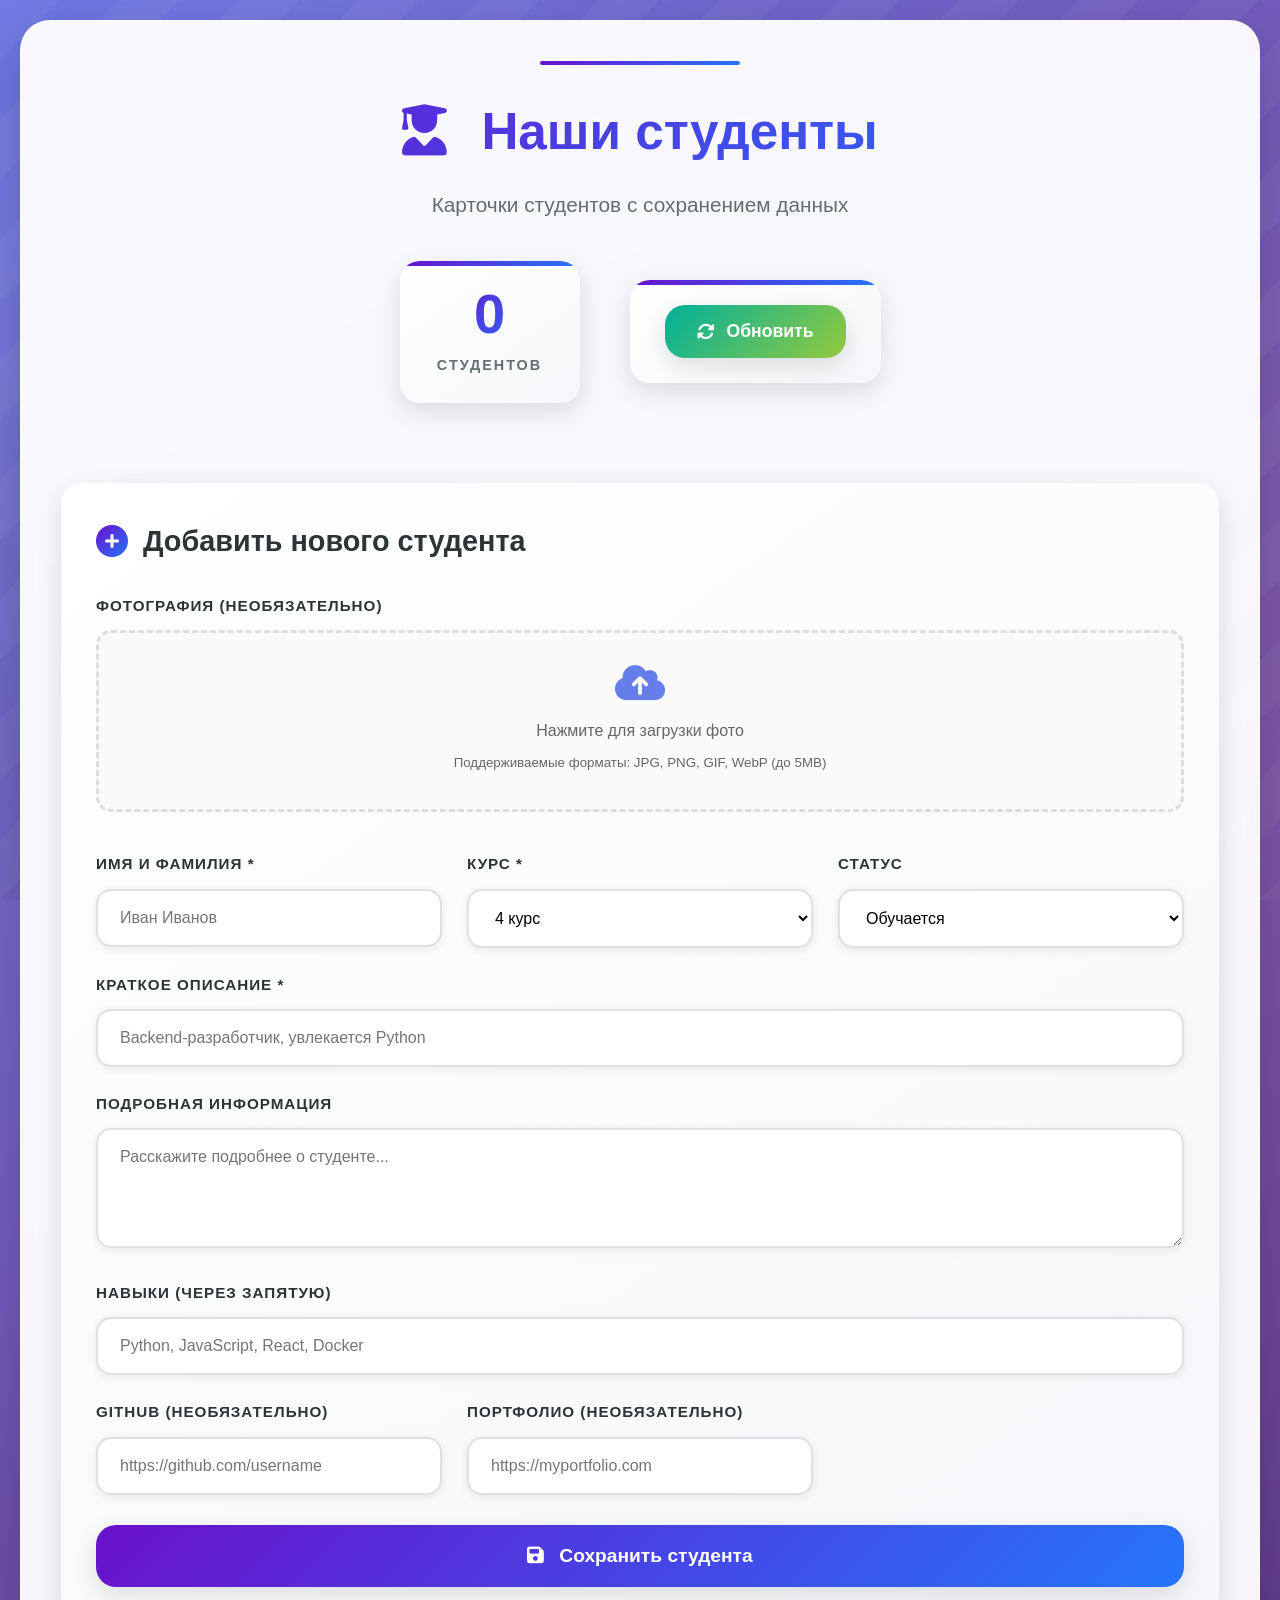
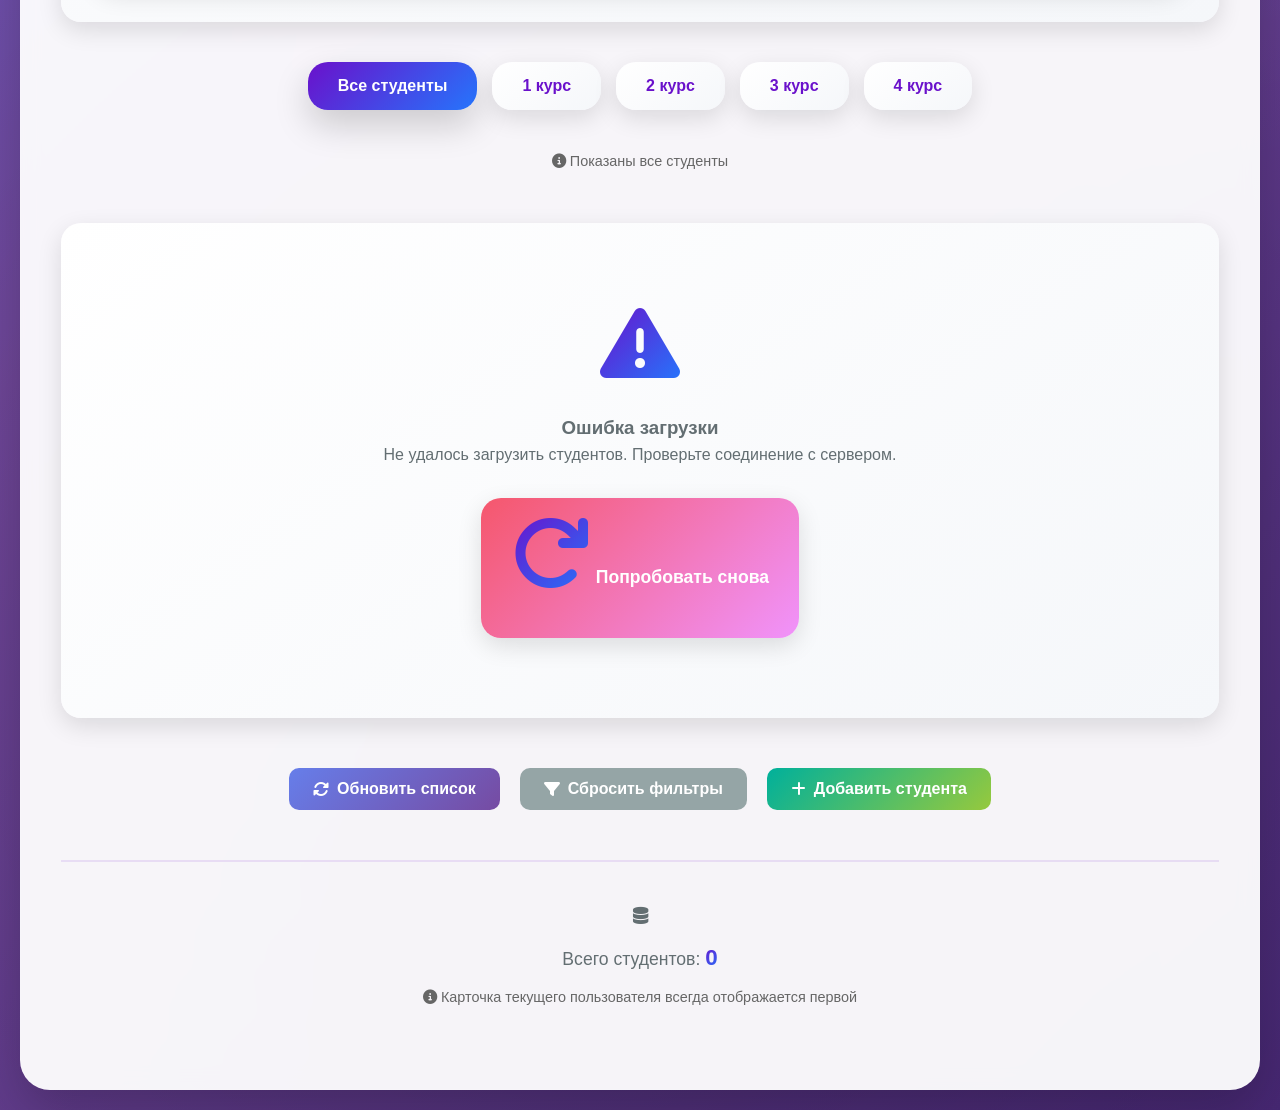
==== public/index.html @ 920e16b5 "Add files via upload" ====
<!DOCTYPE html>
<html lang="ru">
<head>
    <meta charset="UTF-8">
    <meta name="viewport" content="width=device-width, initial-scale=1.0">
    <title>Студенты колледжа</title>

    <!-- Основной стиль -->
    <link rel="stylesheet" href="style.css">

    <!-- Font Awesome -->
    <link rel="stylesheet" href="https://cdnjs.cloudflare.com/ajax/libs/font-awesome/6.4.0/css/all.min.css">

    <!-- Google Fonts -->
    <link href="https://fonts.googleapis.com/css2?family=Montserrat:wght@400;600;700;800&family=Open+Sans:wght@300;400;600&family=Segoe+UI:wght@300;400;600;700&display=swap" rel="stylesheet">

    <!-- Favicon -->
    <link rel="icon" type="image/x-icon" href="/images/favicon.ico">
</head>
<body>
    <div class="container">
        <!-- Шапка -->
        <header>
            <!-- Секция пользователя -->
            <div id="user-section" class="user-section"></div>

            <h1><i class="fas fa-user-graduate"></i> Наши студенты</h1>
            <p>Карточки студентов с сохранением данных</p>

            <div class="stats">
                <div class="stat">
                    <span class="number" id="total-count">0</span>
                    <span class="label">студентов</span>
                </div>
                <div class="stat">
                    <button id="reload-btn" class="refresh-btn">
                        <i class="fas fa-sync-alt"></i> Обновить
                    </button>
                </div>
            </div>
        </header>

        <!-- Информация для неавторизованных пользователей -->
        <div id="guest-info" class="edit-section" style="display: none;">
            <div class="edit-panel">
                <h3><i class="fas fa-info-circle"></i> Информация</h3>
                <p class="edit-hint">
                    <i class="fas fa-sign-in-alt"></i>
                    Для создания и редактирования карточек требуется войти в систему.
                    <br>
                    <small>Вы можете просматривать все карточки, но редактировать сможете только свою.</small>
                </p>
                <div class="auth-buttons" style="display: flex; gap: 15px; margin-top: 20px;">
                    <button class="login-btn" onclick="window.studentSystem.showLoginModal()">
                        <i class="fas fa-sign-in-alt"></i> Войти
                    </button>
                    <button class="register-btn" onclick="window.studentSystem.showRegisterModal()">
                        <i class="fas fa-user-plus"></i> Регистрация
                    </button>
                </div>
            </div>
        </div>

        <!-- Секция редактирования (показывается только авторизованным) -->
        <div id="edit-section" class="edit-section" style="display: none;">
            <div class="edit-panel">
                <h3><i class="fas fa-edit"></i> Управление карточками</h3>

                <!-- Поиск карточки для редактирования -->
                <div class="form-group" style="margin-bottom: 25px;">
                    <label>Найти карточку для редактирования по ID:</label>
                    <div class="input-with-button">
                        <input type="number" id="edit-student-id" placeholder="Введите ID карточки" min="1" style="flex: 1;">
                        <button type="button" class="btn btn-primary" onclick="window.studentSystem.openEditById()">
                            <i class="fas fa-search"></i> Найти
                        </button>
                    </div>
                    <small style="display: block; margin-top: 8px; color: #666;">
                        <i class="fas fa-info-circle"></i>
                        <span id="edit-hint-text">Введите ID карточки, которую хотите отредактировать</span>
                    </small>
                </div>

                <!-- Информация о текущей карточке пользователя -->
                <div id="my-card-info" style="display: none; margin-top: 20px; padding: 15px; background: #f0f7ff; border-radius: 10px; border: 1px solid #cce5ff;">
                    <h4 style="margin: 0 0 10px 0; color: #0066cc; display: flex; align-items: center; gap: 10px;">
                        <i class="fas fa-user-check"></i> Ваша карточка
                    </h4>
                    <div style="display: flex; align-items: center; gap: 15px;">
                        <div id="my-card-photo" style="width: 50px; height: 50px; border-radius: 50%; background: #e6f2ff; display: flex; align-items: center; justify-content: center; font-size: 1.5rem; color: #0066cc;">
                            <i class="fas fa-user"></i>
                        </div>
                        <div style="flex: 1;">
                            <strong id="my-card-name">Загрузка...</strong>
                            <div style="display: flex; gap: 10px; margin-top: 5px;">
                                <span class="badge" id="my-card-course" style="background: #0066cc; color: white; padding: 3px 10px; border-radius: 12px; font-size: 0.8rem;">
                                    курс
                                </span>
                                <span class="badge" id="my-card-status" style="background: #28a745; color: white; padding: 3px 10px; border-radius: 12px; font-size: 0.8rem;">
                                    статус
                                </span>
                            </div>
                        </div>
                        <button class="btn btn-primary" onclick="window.studentSystem.openEditMyCard()" style="padding: 8px 15px; font-size: 0.9rem;">
                            <i class="fas fa-edit"></i> Редактировать
                        </button>
                    </div>
                </div>

                <!-- Создание новой карточки (если у пользователя еще нет) -->
                <div id="create-card-section" style="display: none; margin-top: 25px; padding-top: 20px; border-top: 1px solid #eee;">
                    <h4 style="margin: 0 0 15px 0; color: #28a745; display: flex; align-items: center; gap: 10px;">
                        <i class="fas fa-plus-circle"></i> Создать свою карточку
                    </h4>
                    <p style="color: #666; margin-bottom: 15px; font-size: 0.95rem;">
                        У вас еще нет карточки студента. Создайте свою первую карточку!
                    </p>
                    <button class="btn btn-success" onclick="window.studentSystem.showCreateCardForm()" style="width: 100%; padding: 12px;">
                        <i class="fas fa-user-plus"></i> Создать мою карточку
                    </button>
                </div>

                <!-- Информация для админа -->
                <div id="admin-info" style="display: none; margin-top: 25px; padding: 15px; background: #fff8e1; border-radius: 10px; border: 1px solid #ffe082;">
                    <h4 style="margin: 0 0 10px 0; color: #ff9800; display: flex; align-items: center; gap: 10px;">
                        <i class="fas fa-crown"></i> Права администратора
                    </h4>
                    <p style="color: #666; margin: 0; font-size: 0.95rem;">
                        Вы администратор и можете редактировать все карточки студентов в системе.
                    </p>
                </div>
            </div>
        </div>

       <!-- Форма добавления студента -->
<div class="add-form">
    <h3><i class="fas fa-plus-circle"></i> Добавить нового студента</h3>
    <form id="student-form">
        <div class="form-grid">
            <!-- ЗАГРУЗКА ФОТО -->
            <div class="form-group full-width">
                <label>Фотография (необязательно)</label>
                <div class="photo-upload-area" id="add-photo-upload-area">
                    <i class="fas fa-cloud-upload-alt"></i>
                    <p>Нажмите для загрузки фото</p>
                    <p><small>Поддерживаемые форматы: JPG, PNG, GIF, WebP (до 5MB)</small></p>
                    <input type="file" id="add-photo-input" accept="image/*" style="display: none;">
                </div>
                <div id="add-photo-preview-container" style="margin-top: 15px;"></div>
                <input type="hidden" id="add-photo-url" value="/images/default.jpg">
            </div>

            <div class="form-group">
                <label>Имя и фамилия *</label>
                <input type="text" id="name" placeholder="Иван Иванов" required>
            </div>

            <div class="form-group">
                <label>Курс *</label>
                <select id="course" required>
                    <option value="1">1 курс</option>
                    <option value="2">2 курс</option>
                    <option value="3">3 курс</option>
                    <option value="4" selected>4 курс</option>
                </select>
            </div>

            <div class="form-group">
                <label>Статус</label>
                <select id="status">
                    <option value="studying" selected>Обучается</option>
                    <option value="graduated">Выпустился</option>
                    <option value="expelled">Отчислен</option>
                    <option value="academic_leave">Академотпуск</option>
                </select>
            </div>

            <div class="form-group full-width">
                <label>Краткое описание *</label>
                <input type="text" id="description" placeholder="Backend-разработчик, увлекается Python" required>
            </div>

            <div class="form-group full-width">
                <label>Подробная информация</label>
                <textarea id="full-info" rows="2" placeholder="Расскажите подробнее о студенте..."></textarea>
            </div>

            <div class="form-group full-width">
                <label>Навыки (через запятую)</label>
                <input type="text" id="skills" placeholder="Python, JavaScript, React, Docker">
            </div>

            <div class="form-group">
                <label>GitHub (необязательно)</label>
                <input type="url" id="github" placeholder="https://github.com/username">
            </div>

            <div class="form-group">
                <label>Портфолио (необязательно)</label>
                <input type="url" id="portfolio" placeholder="https://myportfolio.com">
            </div>
        </div>

        <button type="submit" class="submit-btn">
            <i class="fas fa-save"></i> Сохранить студента
        </button>
        <div id="form-hint" style="margin-top: 15px; padding: 10px; background: #f8f9fa; border-radius: 8px; display: none;">
            <small style="color: #666;">
                <i class="fas fa-info-circle"></i>
                <span id="hint-text">Эта форма доступна всем пользователям</span>
            </small>
        </div>
    </form>
</div>

        <!-- Фильтры -->
        <div class="filters">
            <button class="filter-btn active" data-filter="all">Все студенты</button>
            <button class="filter-btn" data-filter="1">1 курс</button>
            <button class="filter-btn" data-filter="2">2 курс</button>
            <button class="filter-btn" data-filter="3">3 курс</button>
            <button class="filter-btn" data-filter="4">4 курс</button>
        </div>

        <!-- Информация о фильтрации -->
        <div id="filter-info" style="text-align: center; margin: 15px 0; color: #666; font-size: 0.9rem;">
            <i class="fas fa-info-circle"></i>
            <span id="filter-text">Показаны все студенты</span>
        </div>

        <!-- Карточки студентов -->
        <div class="cards-container" id="cards-container">
            <!-- Сюда загрузятся карточки -->
            <div class="loading">
                <i class="fas fa-spinner fa-spin"></i> Загрузка студентов...
            </div>
        </div>

        <!-- Быстрые действия -->
        <div style="display: flex; justify-content: center; gap: 20px; margin: 30px 0; flex-wrap: wrap;">
            <button class="btn btn-primary" onclick="window.studentSystem.loadStudents()">
                <i class="fas fa-sync-alt"></i> Обновить список
            </button>
            <button class="btn btn-secondary" onclick="window.studentSystem.clearFilter()">
                <i class="fas fa-filter"></i> Сбросить фильтры
            </button>
            <button class="btn btn-success" onclick="document.getElementById('student-form').scrollIntoView({behavior: 'smooth'})">
                <i class="fas fa-plus"></i> Добавить студента
            </button>
        </div>

        <!-- Футер -->
        <footer>
            <p><i class="fas fa-database"></i> </p>
            <p>Всего студентов: <span id="footer-count">0</span></p>
            <p style="margin-top: 10px; font-size: 0.9rem; color: #666;">
                <i class="fas fa-info-circle"></i>
                Карточка текущего пользователя всегда отображается первой
            </p>
        </footer>
    </div>

    <!-- Модальное окно для создания/редактирования карточки пользователя -->
    <div id="my-card-modal" class="modal-overlay" style="display: none;">
        <div class="modal-content" style="max-width: 500px;">
            <div class="modal-header">
                <h3><i class="fas fa-user-edit"></i> <span id="my-card-modal-title">Редактирование карточки</span></h3>
                <button class="modal-close" onclick="window.studentSystem.closeMyCardModal()">&times;</button>
            </div>
            <div class="modal-body">
                <form id="my-card-form">
                    <div class="form-group">
                        <label>Имя и фамилия *</label>
                        <input type="text" id="my-card-name-input" required>
                    </div>
                    <div class="form-group">
                        <label>Курс *</label>
                        <select id="my-card-course-select" required>
                            <option value="1">1 курс</option>
                            <option value="2">2 курс</option>
                            <option value="3">3 курс</option>
                            <option value="4">4 курс</option>
                        </select>
                    </div>
                    <div class="form-group">
                        <label>Статус</label>
                        <select id="my-card-status-select">
                            <option value="studying">Обучается</option>
                            <option value="graduated">Выпустился</option>
                            <option value="expelled">Отчислен</option>
                            <option value="academic_leave">Академотпуск</option>
                        </select>
                    </div>
                    <div class="form-group">
                        <label>Описание *</label>
                        <textarea id="my-card-description" rows="3" required></textarea>
                    </div>
                    <div class="form-group">
                        <label>Навыки (через запятую)</label>
                        <input type="text" id="my-card-skills" placeholder="Python, JavaScript, HTML">
                    </div>
                    <div class="form-actions">
                        <button type="button" class="btn btn-secondary" onclick="window.studentSystem.closeMyCardModal()">
                            Отмена
                        </button>
                        <button type="submit" class="btn btn-primary">
                            <i class="fas fa-save"></i> Сохранить
                        </button>
                    </div>
                </form>
            </div>
        </div>
    </div>

    <!-- Модальное окно входа -->
    <div id="login-modal" class="modal-overlay" style="display: none;">
        <div class="modal-content" style="max-width: 400px;">
            <div class="modal-header">
                <h3><i class="fas fa-sign-in-alt"></i> Вход в систему</h3>
                <button class="modal-close" onclick="window.studentSystem.closeLoginModal()">&times;</button>
            </div>
            <div class="modal-body">
                <div style="margin-bottom: 20px;">
                    <small style="color: #666; display: block; margin-bottom: 10px;">Тестовые пользователи:</small>
                    <div style="background: #f8f9fa; padding: 10px; border-radius: 8px; font-size: 0.9rem;">
                        <div><strong>Админ:</strong> admin / admin123</div>
                        <div><strong>Студент:</strong> student1 / student123</div>
                    </div>
                </div>
                <form id="modal-login-form">
                    <div class="form-group">
                        <label>Логин</label>
                        <input type="text" id="modal-username" required>
                    </div>
                    <div class="form-group">
                        <label>Пароль</label>
                        <input type="password" id="modal-password" required>
                    </div>
                    <div class="form-actions">
                        <button type="button" class="btn btn-secondary" onclick="window.studentSystem.closeLoginModal()">
                            Отмена
                        </button>
                        <button type="submit" class="btn btn-primary">
                            <i class="fas fa-sign-in-alt"></i> Войти
                        </button>
                    </div>
                </form>
            </div>
        </div>
    </div>

    <!-- Модальное окно регистрации -->
    <div id="register-modal" class="modal-overlay" style="display: none;">
        <div class="modal-content" style="max-width: 400px;">
            <div class="modal-header">
                <h3><i class="fas fa-user-plus"></i> Регистрация</h3>
                <button class="modal-close" onclick="window.studentSystem.closeRegisterModal()">&times;</button>
            </div>
            <div class="modal-body">
                <form id="modal-register-form">
                    <div class="form-group">
                        <label>Логин *</label>
                        <input type="text" id="reg-username" required>
                    </div>
                    <div class="form-group">
                        <label>Пароль *</label>
                        <input type="password" id="reg-password" required>
                    </div>
                    <div class="form-group">
                        <label>Email (необязательно)</label>
                        <input type="email" id="reg-email">
                    </div>
                    <div class="form-actions">
                        <button type="button" class="btn btn-secondary" onclick="window.studentSystem.closeRegisterModal()">
                            Отмена
                        </button>
                        <button type="submit" class="btn btn-primary">
                            <i class="fas fa-user-plus"></i> Зарегистрироваться
                        </button>
                    </div>
                </form>
            </div>
        </div>
    </div>

    <!-- Стили для дополнительных элементов -->
    <style>
        .btn {
            padding: 12px 24px;
            border: none;
            border-radius: 10px;
            cursor: pointer;
            font-weight: bold;
            font-size: 1rem;
            transition: all 0.3s;
            display: inline-flex;
            align-items: center;
            gap: 8px;
        }

        .btn-primary {
            background: linear-gradient(135deg, #667eea 0%, #764ba2 100%);
            color: white;
        }

        .btn-primary:hover {
            background: linear-gradient(135deg, #5a6fd8 0%, #6a4091 100%);
            transform: translateY(-2px);
            box-shadow: 0 5px 15px rgba(102, 126, 234, 0.4);
        }

        .btn-secondary {
            background: #95a5a6;
            color: white;
        }

        .btn-secondary:hover {
            background: #7f8c8d;
            transform: translateY(-2px);
        }

        .btn-success {
            background: linear-gradient(135deg, #00b09b 0%, #96c93d 100%);
            color: white;
        }

        .btn-success:hover {
            background: linear-gradient(135deg, #009688 0%, #8bc34a 100%);
            transform: translateY(-2px);
        }

        .badge {
            display: inline-block;
            padding: 4px 12px;
            border-radius: 15px;
            font-size: 0.85rem;
            font-weight: 600;
        }

        .info-box {
            animation: fadeIn 0.5s ease;
        }

        @keyframes fadeIn {
            from {
                opacity: 0;
                transform: translateY(10px);
            }
            to {
                opacity: 1;
                transform: translateY(0);
            }
        }

        /* Адаптивность для быстрых действий */
        @media (max-width: 768px) {
            .btn {
                width: 100%;
                justify-content: center;
                margin-bottom: 10px;
            }

            .info-box > div {
                grid-template-columns: 1fr;
            }
        }
    </style>

    <script src="script.js"></script>
</body>
</html>
---- public/style.css ----
/* ========== КРАСИВЫЙ СТИЛЬ ДЛЯ СТУДЕНТОВ ========== */

* {
    margin: 0;
    padding: 0;
    box-sizing: border-box;
    font-family: 'Segoe UI', Tahoma, Geneva, Verdana, sans-serif;
}

body {
    background:
        radial-gradient(circle at 15% 20%, rgba(255,255,255,0.12), transparent 40%),
        radial-gradient(circle at 85% 30%, rgba(255,255,255,0.08), transparent 45%),
        radial-gradient(circle at 50% 85%, rgba(0,0,0,0.18), transparent 50%),
        linear-gradient(135deg, #5f6ae1 0%, #764ba2 50%, #4b2a7a 100%);
    min-height: 100vh;
    color: #2d3436;
    line-height: 1.6;
    padding: 20px;
}

.container {
    max-width: 1400px;
    margin: 0 auto;
    background: rgba(255, 255, 255, 0.95);
    backdrop-filter: blur(10px);
    border-radius: 30px;
    padding: 40px;
    box-shadow: 0 20px 50px rgba(0, 0, 0, 0.2);
    border: 1px solid rgba(255, 255, 255, 0.1);
}

/* Шапка */
header {
    text-align: center;
    padding: 30px 0 40px;
    position: relative;
    margin-bottom: 40px;
}

header::before {
    content: '';
    position: absolute;
    top: 0;
    left: 50%;
    transform: translateX(-50%);
    width: 200px;
    height: 4px;
    background: linear-gradient(135deg, #6a11cb 0%, #2575fc 100%);
    border-radius: 2px;
}

h1 {
    font-size: 3.2rem;
    background: linear-gradient(135deg, #6a11cb 0%, #2575fc 100%);
    -webkit-background-clip: text;
    -webkit-text-fill-color: transparent;
    background-clip: text;
    margin-bottom: 15px;
    font-weight: 800;
}

h1 i {
    margin-right: 20px;
}

header p {
    font-size: 1.3rem;
    color: #636e72;
    margin-bottom: 40px;
    font-weight: 300;
}

/* Статистика */
.stats {
    display: flex;
    justify-content: center;
    align-items: center;
    gap: 50px;
    flex-wrap: wrap;
    margin-top: 30px;
}

.stat {
    background: linear-gradient(145deg, #ffffff 0%, #f5f7fa 100%);
    padding: 25px 35px;
    border-radius: 20px;
    box-shadow: 0 8px 25px rgba(0, 0, 0, 0.12);
    transition: all 0.3s;
    min-width: 180px;
    text-align: center;
    position: relative;
    overflow: hidden;
}

.stat::before {
    content: '';
    position: absolute;
    top: 0;
    left: 0;
    width: 100%;
    height: 5px;
    background: linear-gradient(135deg, #6a11cb 0%, #2575fc 100%);
}

.stat:hover {
    transform: translateY(-10px);
    box-shadow: 0 20px 40px rgba(106, 17, 203, 0.25);
}

.number {
    display: block;
    font-size: 3.5rem;
    font-weight: 800;
    background: linear-gradient(135deg, #6a11cb 0%, #2575fc 100%);
    -webkit-background-clip: text;
    -webkit-text-fill-color: transparent;
    line-height: 1;
    margin-bottom: 10px;
}

.label {
    color: #636e72;
    font-size: 0.9rem;
    text-transform: uppercase;
    letter-spacing: 2px;
    font-weight: 600;
}

.refresh-btn {
    background: linear-gradient(135deg, #00b09b 0%, #96c93d 100%);
    color: white;
    border: none;
    padding: 16px 32px;
    border-radius: 20px;
    cursor: pointer;
    font-weight: 700;
    font-size: 1.1rem;
    transition: all 0.3s;
    display: flex;
    align-items: center;
    gap: 12px;
    box-shadow: 0 8px 25px rgba(0, 0, 0, 0.12);
}

.refresh-btn:hover {
    transform: translateY(-5px) scale(1.05);
    box-shadow: 0 20px 40px rgba(106, 17, 203, 0.25);
}

/* Форма добавления */
.add-form {
    background: linear-gradient(145deg, #ffffff 0%, #f5f7fa 100%);
    border-radius: 20px;
    padding: 35px;
    margin-bottom: 40px;
    box-shadow: 0 8px 25px rgba(0, 0, 0, 0.12);
}

.add-form h3 {
    font-size: 1.8rem;
    color: #2d3436;
    margin-bottom: 30px;
    display: flex;
    align-items: center;
    gap: 15px;
}

.add-form h3 i {
    background: linear-gradient(135deg, #6a11cb 0%, #2575fc 100%);
    -webkit-background-clip: text;
    -webkit-text-fill-color: transparent;
    font-size: 2rem;
}

.form-grid {
    display: grid;
    grid-template-columns: repeat(auto-fit, minmax(300px, 1fr));
    gap: 25px;
    margin-bottom: 30px;
}

.form-group {
    position: relative;
}

.form-group label {
    display: block;
    margin-bottom: 12px;
    color: #2d3436;
    font-weight: 600;
    font-size: 0.95rem;
    text-transform: uppercase;
    letter-spacing: 1px;
}

.form-group input,
.form-group select,
.form-group textarea {
    width: 100%;
    padding: 18px 22px;
    border: 2px solid #e0e0e0;
    border-radius: 15px;
    font-size: 1rem;
    transition: all 0.3s;
    background: white;
    box-shadow: 0 2px 10px rgba(0, 0, 0, 0.08);
}

.form-group input:focus,
.form-group select:focus,
.form-group textarea:focus {
    border-color: #6a11cb;
    box-shadow: 0 0 0 3px rgba(106, 17, 203, 0.1);
    outline: none;
    transform: translateY(-2px);
}

.form-group textarea {
    min-height: 120px;
    resize: vertical;
}

.form-group.full-width {
    grid-column: 1 / -1;
}

.submit-btn {
    background: linear-gradient(135deg, #6a11cb 0%, #2575fc 100%);
    color: white;
    border: none;
    padding: 20px 40px;
    border-radius: 20px;
    font-size: 1.2rem;
    font-weight: 700;
    cursor: pointer;
    transition: all 0.3s;
    display: flex;
    align-items: center;
    justify-content: center;
    gap: 15px;
    width: 100%;
    box-shadow: 0 8px 25px rgba(0, 0, 0, 0.12);
}

.submit-btn:hover {
    background: linear-gradient(135deg, #fa709a 0%, #fee140 100%);
    transform: translateY(-5px);
    box-shadow: 0 20px 40px rgba(106, 17, 203, 0.25);
}

/* Карточки студентов */
.cards-container {
    display: grid;
    grid-template-columns: repeat(auto-fill, minmax(350px, 1fr));
    gap: 30px;
    margin: 50px 0;
}

.card {
    background: linear-gradient(145deg, #ffffff 0%, #f5f7fa 100%);
    border-radius: 20px;
    overflow: hidden;
    box-shadow: 0 8px 25px rgba(0, 0, 0, 0.12);
    transition: all 0.3s ease;
    position: relative;
    cursor: pointer;
    border: 1px solid rgba(255, 255, 255, 0.3);
    animation: fadeIn 0.6s ease-out;
    display: flex;
    flex-direction: column;
    min-height: 500px;
    height: auto;
}

.card::before {
    content: '';
    position: absolute;
    top: 0;
    left: 0;
    right: 0;
    height: 5px;
    background: linear-gradient(135deg, #6a11cb 0%, #2575fc 100%);
    z-index: 1;
}

.card:hover {
    transform: translateY(-10px);
    box-shadow: 0 20px 40px rgba(106, 17, 203, 0.25);
}

.card-img-container {
    position: relative;
    width: 100%;
    height: 220px;
    overflow: hidden;
    background: linear-gradient(135deg, #667eea 0%, #764ba2 100%);
    border-radius: 15px 15px 0 0;
    flex-shrink: 0;
}

.card-img {
    width: 100%;
    height: 100%;
    object-fit: cover;
    transition: all 0.3s ease;
}

.card:hover .card-img {
    transform: scale(1.05);
}

.img-placeholder {
    position: absolute;
    top: 0;
    left: 0;
    width: 100%;
    height: 100%;
    display: flex;
    align-items: center;
    justify-content: center;
    background: linear-gradient(135deg, #667eea 0%, #764ba2 100%);
    color: white;
    font-size: 3rem;
    opacity: 0.8;
}

.card-img.loaded + .img-placeholder {
    display: none;
}

.card-content {
    padding: 25px;
    display: flex;
    flex-direction: column;
    flex: 1;
    min-height: 0;
}

.card-header {
    display: flex;
    justify-content: space-between;
    align-items: flex-start;
    margin-bottom: 15px;
    min-height: 60px;
}

.card-name {
    font-size: 1.5rem;
    font-weight: 700;
    color: #2d3436;
    line-height: 1.3;
    flex: 1;
    margin: 0;
    word-break: break-word;
    display: -webkit-box;
    -webkit-line-clamp: 2;
    -webkit-box-orient: vertical;
    overflow: hidden;
    max-height: 2.6em;
}

.card-course {
    display: inline-flex;
    align-items: center;
    padding: 6px 15px;
    background: linear-gradient(135deg, #667eea 0%, #764ba2 100%);
    color: white;
    border-radius: 20px;
    font-weight: 700;
    font-size: 0.85rem;
    box-shadow: 0 2px 10px rgba(0, 0, 0, 0.08);
    margin-left: 10px;
    flex-shrink: 0;
    white-space: nowrap;
}

.card-status {
    margin: 8px 0 15px 0;
}

.status-badge {
    display: inline-flex;
    align-items: center;
    padding: 6px 15px;
    border-radius: 15px;
    font-size: 0.85rem;
    font-weight: 600;
    white-space: nowrap;
}

.status-studying {
    background: #d4edda;
    color: #155724;
}

.status-graduated {
    background: #d1ecf1;
    color: #0c5460;
}

.status-expelled {
    background: #f8d7da;
    color: #721c24;
}

.status-academic_leave {
    background: #fff3cd;
    color: #856404;
}

.card-description {
    color: #636e72;
    line-height: 1.5;
    margin-bottom: 15px;
    font-size: 0.95rem;
    flex: 1;
    display: -webkit-box;
    -webkit-line-clamp: 4;
    -webkit-box-orient: vertical;
    overflow: hidden;
    text-overflow: ellipsis;
    min-height: 60px;
}

.card-skills {
    display: flex;
    flex-wrap: wrap;
    gap: 8px;
    margin-bottom: 20px;
    max-height: 70px;
    overflow: hidden;
}

.skill {
    background: linear-gradient(135deg, #fa709a 0%, #fee140 100%);
    color: white;
    padding: 6px 15px;
    border-radius: 15px;
    font-size: 0.8rem;
    font-weight: 600;
    box-shadow: 0 2px 10px rgba(0, 0, 0, 0.08);
    transition: all 0.3s;
    white-space: nowrap;
}

.skill:hover {
    transform: translateY(-2px);
}

.card-footer {
    display: flex;
    justify-content: space-between;
    align-items: center;
    margin-top: auto;
    padding-top: 15px;
    border-top: 1px solid rgba(0, 0, 0, 0.1);
    min-height: 40px;
    flex-shrink: 0;
}

.card-id {
    color: #667eea;
    font-weight: bold;
    font-size: 0.85rem;
    display: flex;
    align-items: center;
    gap: 5px;
}

.card-date {
    color: #666;
    font-size: 0.8rem;
    display: flex;
    align-items: center;
    gap: 5px;
}

.card-actions {
    display: flex;
    gap: 10px;
    margin-top: 15px;
    flex-shrink: 0;
}

.card-view-btn, .card-edit-btn {
    flex: 1;
    padding: 10px;
    border: none;
    border-radius: 8px;
    cursor: pointer;
    font-weight: bold;
    font-size: 0.9rem;
    transition: all 0.3s;
    display: flex;
    align-items: center;
    justify-content: center;
    gap: 8px;
    white-space: nowrap;
}

.card-view-btn {
    background: #3498db;
    color: white;
}

.card-view-btn:hover {
    background: #2980b9;
    transform: translateY(-2px);
}

.card-edit-btn {
    background: #2ecc71;
    color: white;
}

.card-edit-btn:hover {
    background: #27ae60;
    transform: translateY(-2px);
}

/* Моя карточка */
.my-card {
    border: 3px solid #00b894;
    position: relative;
}

.my-card-badge {
    position: absolute;
    top: 15px;
    right: 15px;
    background: #00b894;
    color: white;
    padding: 8px 15px;
    border-radius: 20px;
    font-weight: bold;
    font-size: 0.85rem;
    z-index: 10;
    box-shadow: 0 4px 10px rgba(0, 184, 148, 0.3);
    display: flex;
    align-items: center;
    gap: 5px;
}

/* Фильтры */
.filters {
    display: flex;
    justify-content: center;
    gap: 15px;
    margin: 40px 0;
    flex-wrap: wrap;
}

.filter-btn {
    padding: 15px 30px;
    border: none;
    background: linear-gradient(145deg, #ffffff 0%, #f5f7fa 100%);
    color: #6a11cb;
    border-radius: 20px;
    cursor: pointer;
    font-weight: 700;
    font-size: 1rem;
    transition: all 0.3s;
    box-shadow: 0 8px 25px rgba(0, 0, 0, 0.12);
}

.filter-btn:hover {
    background: linear-gradient(135deg, #6a11cb 0%, #2575fc 100%);
    color: white;
    transform: translateY(-5px);
}

.filter-btn.active {
    background: linear-gradient(135deg, #6a11cb 0%, #2575fc 100%);
    color: white;
    box-shadow: 0 15px 35px rgba(0, 0, 0, 0.18);
}

/* Состояния */
.loading, .empty-state, .error-message {
    grid-column: 1 / -1;
    text-align: center;
    padding: 80px;
    background: linear-gradient(145deg, #ffffff 0%, #f5f7fa 100%);
    border-radius: 20px;
    box-shadow: 0 8px 25px rgba(0, 0, 0, 0.12);
}

.loading {
    color: #6a11cb;
    font-size: 1.2rem;
}

.empty-state, .error-message {
    color: #636e72;
}

.empty-state i, .error-message i {
    font-size: 5rem;
    margin-bottom: 30px;
    background: linear-gradient(135deg, #6a11cb 0%, #2575fc 100%);
    -webkit-background-clip: text;
    -webkit-text-fill-color: transparent;
}

.retry-btn {
    background: linear-gradient(135deg, #f5576c 0%, #f093fb 100%);
    color: white;
    border: none;
    padding: 15px 30px;
    border-radius: 20px;
    cursor: pointer;
    margin-top: 30px;
    font-weight: 700;
    font-size: 1.1rem;
    transition: all 0.3s;
    box-shadow: 0 8px 25px rgba(0, 0, 0, 0.12);
}

.retry-btn:hover {
    transform: translateY(-5px);
    box-shadow: 0 20px 40px rgba(106, 17, 203, 0.25);
}

/* Футер */
footer {
    text-align: center;
    padding: 30px;
    color: #636e72;
    border-top: 2px solid rgba(106, 17, 203, 0.1);
    margin-top: 50px;
    font-size: 1.1rem;
}

footer p {
    margin: 10px 0;
}

#footer-count {
    font-weight: 800;
    background: linear-gradient(135deg, #6a11cb 0%, #2575fc 100%);
    -webkit-background-clip: text;
    -webkit-text-fill-color: transparent;
    font-size: 1.4rem;
}

/* Анимации */
@keyframes fadeIn {
    from {
        opacity: 0;
        transform: translateY(20px);
    }
    to {
        opacity: 1;
        transform: translateY(0);
    }
}

/* Кнопки пользователя */
.login-btn, .register-btn, .logout-btn {
    padding: 10px 20px;
    border: none;
    border-radius: 10px;
    cursor: pointer;
    font-weight: bold;
    font-size: 0.9rem;
    transition: all 0.3s;
    display: inline-flex;
    align-items: center;
    gap: 8px;
}

.login-btn {
    background: #3498db;
    color: white;
}

.login-btn:hover {
    background: #2980b9;
    transform: translateY(-2px);
}

.register-btn {
    background: #2ecc71;
    color: white;
}

.register-btn:hover {
    background: #27ae60;
    transform: translateY(-2px);
}

.logout-btn {
    background: #e74c3c;
    color: white;
}

.logout-btn:hover {
    background: #c0392b;
    transform: translateY(-2px);
}

/* ========== СЕКЦИЯ РЕДАКТИРОВАНИЯ ========== */

.edit-section {
    background: linear-gradient(135deg, #fff8e1 0%, #ffecb3 100%);
    border-radius: 20px;
    padding: 25px;
    margin-bottom: 30px;
    box-shadow: 0 8px 25px rgba(0, 0, 0, 0.12);
    border: 2px solid #ffb300;
}

.edit-panel h3 {
    color: #ff6f00;
    margin-bottom: 20px;
    display: flex;
    align-items: center;
    gap: 12px;
    font-size: 1.5rem;
}

.edit-form {
    margin-bottom: 15px;
}

.form-row {
    display: flex;
    align-items: flex-end;
    gap: 20px;
    flex-wrap: wrap;
}

.input-with-button {
    display: flex;
    gap: 10px;
    flex: 1;
    min-width: 300px;
}

.input-with-button input {
    flex: 1;
    padding: 15px;
    border: 2px solid #ddd;
    border-radius: 10px;
    font-size: 1rem;
}

.input-with-button .btn {
    padding: 15px 25px;
    white-space: nowrap;
}

.edit-hint {
    background: rgba(255, 111, 0, 0.1);
    padding: 12px 15px;
    border-radius: 10px;
    color: #ff6f00;
    font-size: 0.9rem;
    display: flex;
    align-items: center;
    gap: 10px;
    margin: 0;
}

/* Информация о пользователе */
.user-section {
    position: absolute;
    top: 30px;
    right: 30px;
    z-index: 10;
}

.user-info {
    display: flex;
    align-items: center;
    gap: 15px;
    background: rgba(255, 255, 255, 0.9);
    padding: 12px 20px;
    border-radius: 15px;
    box-shadow: 0 4px 15px rgba(0, 0, 0, 0.1);
    backdrop-filter: blur(10px);
}

.user-info i {
    font-size: 1.5rem;
    color: #667eea;
}

.user-details {
    display: flex;
    flex-direction: column;
    gap: 3px;
}

.user-role {
    font-size: 0.8rem;
    padding: 3px 10px;
    border-radius: 10px;
    font-weight: bold;
}

.user-role.admin {
    background: #e74c3c;
    color: white;
}

.user-role.student {
    background: #00b894;
    color: white;
}

.logout-btn {
    background: #e74c3c;
    color: white;
    border: none;
    width: 40px;
    height: 40px;
    border-radius: 50%;
    cursor: pointer;
    display: flex;
    align-items: center;
    justify-content: center;
    transition: all 0.3s;
}

.logout-btn:hover {
    background: #c0392b;
    transform: rotate(90deg);
}

.auth-buttons {
    display: flex;
    gap: 10px;
}

/* Кнопки */
.btn {
    padding: 12px 24px;
    border: none;
    border-radius: 10px;
    cursor: pointer;
    font-weight: bold;
    font-size: 1rem;
    transition: all 0.3s;
    display: inline-flex;
    align-items: center;
    gap: 8px;
}

.btn-primary {
    background: linear-gradient(135deg, #667eea 0%, #764ba2 100%);
    color: white;
}

.btn-primary:hover {
    background: linear-gradient(135deg, #5a6fd8 0%, #6a4091 100%);
    transform: translateY(-2px);
    box-shadow: 0 5px 15px rgba(102, 126, 234, 0.4);
}

.btn-secondary {
    background: #95a5a6;
    color: white;
}

.btn-secondary:hover {
    background: #7f8c8d;
    transform: translateY(-2px);
}

/* ========== МОДАЛЬНЫЕ ОКНА ========== */

.modal-overlay {
    position: fixed;
    top: 0;
    left: 0;
    width: 100%;
    height: 100%;
    background: rgba(0, 0, 0, 0.8);
    backdrop-filter: blur(5px);
    z-index: 10000;
    display: none;
    justify-content: center;
    align-items: center;
    padding: 20px;
    animation: fadeIn 0.3s ease;
}

.modal-overlay.active {
    display: flex;
}

.modal-content {
    background: white;
    border-radius: 20px;
    max-width: 600px;
    width: 100%;
    max-height: 85vh;
    overflow-y: auto;
    box-shadow: 0 25px 50px rgba(0, 0, 0, 0.3);
    animation: modalSlideUp 0.3s ease;
}

.modal-header {
    display: flex;
    justify-content: space-between;
    align-items: center;
    padding: 20px 30px;
    border-bottom: 2px solid #f0f0f0;
    background: linear-gradient(135deg, #667eea 0%, #764ba2 100%);
    color: white;
    border-radius: 20px 20px 0 0;
}

.modal-header h3 {
    margin: 0;
    font-size: 1.5rem;
    display: flex;
    align-items: center;
    gap: 10px;
}

.modal-close {
    background: none;
    border: none;
    color: white;
    font-size: 28px;
    cursor: pointer;
    width: 40px;
    height: 40px;
    display: flex;
    align-items: center;
    justify-content: center;
    border-radius: 50%;
    transition: all 0.3s;
}

.modal-close:hover {
    background: rgba(255, 255, 255, 0.2);
    transform: rotate(90deg);
}

.modal-body {
    padding: 30px;
}

.form-actions {
    display: flex;
    justify-content: flex-end;
    gap: 15px;
    margin-top: 30px;
    padding-top: 20px;
    border-top: 2px solid #f0f0f0;
}

/* Уведомления */
.notification {
    position: fixed;
    top: 20px;
    right: 20px;
    background: white;
    padding: 15px 20px;
    border-radius: 10px;
    box-shadow: 0 5px 20px rgba(0, 0, 0, 0.2);
    z-index: 10001;
    display: flex;
    align-items: center;
    gap: 15px;
    animation: slideInRight 0.3s ease;
    border-left: 4px solid;
}

.notification.success {
    border-left-color: #00b894;
}

.notification.error {
    border-left-color: #e74c3c;
}

.notification.info {
    border-left-color: #3498db;
}

.notification-content {
    display: flex;
    align-items: center;
    gap: 10px;
}

.notification i {
    font-size: 1.2rem;
}

.notification.success i {
    color: #00b894;
}

.notification.error i {
    color: #e74c3c;
}

.notification.info i {
    color: #3498db;
}

.notification button {
    background: none;
    border: none;
    color: #999;
    cursor: pointer;
    font-size: 1.2rem;
    padding: 5px;
}

@keyframes slideInRight {
    from {
        transform: translateX(100%);
        opacity: 0;
    }
    to {
        transform: translateX(0);
        opacity: 1;
    }
}

@keyframes modalSlideUp {
    from {
        opacity: 0;
        transform: translateY(50px);
    }
    to {
        opacity: 1;
        transform: translateY(0);
    }
}

/* ========== МОДАЛЬНОЕ ОКНО ПРОСМОТРА ========== */

.view-modal {
    max-width: 700px;
}

.student-profile {
    padding: 10px;
}

.profile-header {
    display: flex;
    align-items: center;
    gap: 25px;
    margin-bottom: 30px;
    padding-bottom: 25px;
    border-bottom: 2px solid #f0f0f0;
}

.profile-photo-container {
    position: relative;
    width: 120px;
    height: 120px;
    flex-shrink: 0;
}

.profile-photo {
    width: 100%;
    height: 100%;
    border-radius: 50%;
    object-fit: cover;
    border: 4px solid #667eea;
    position: absolute;
    top: 0;
    left: 0;
}

.photo-placeholder {
    position: absolute;
    top: 0;
    left: 0;
    width: 100%;
    height: 100%;
    border-radius: 50%;
    background: linear-gradient(135deg, #667eea 0%, #764ba2 100%);
    border: 4px solid #667eea;
    display: flex;
    align-items: center;
    justify-content: center;
    color: white;
    font-size: 2.5rem;
}

.profile-photo[src]:not([src=""]) + .photo-placeholder {
    display: none;
}

.profile-info h2 {
    margin: 0 0 15px 0;
    color: #333;
    font-size: 1.8rem;
}

.profile-meta {
    display: flex;
    gap: 15px;
    align-items: center;
    flex-wrap: wrap;
}

.course-badge {
    background: linear-gradient(135deg, #667eea, #764ba2);
    color: white;
    padding: 8px 20px;
    border-radius: 20px;
    font-weight: bold;
    font-size: 0.9rem;
}

.status-badge {
    color: white;
    padding: 8px 15px;
    border-radius: 20px;
    font-weight: 600;
    font-size: 0.9rem;
}

.id-badge {
    background: #f8f9fa;
    color: #666;
    padding: 6px 12px;
    border-radius: 10px;
    font-size: 0.9rem;
    border: 1px solid #e0e0e0;
}

.info-section {
    margin-bottom: 25px;
    padding: 20px;
    background: #f8f9fa;
    border-radius: 15px;
}

.info-section h4 {
    margin: 0 0 15px 0;
    color: #555;
    font-size: 1.2rem;
    display: flex;
    align-items: center;
    gap: 10px;
}

.info-section h4 i {
    color: #667eea;
}

.description-text {
    color: #666;
    line-height: 1.6;
    font-size: 1.1rem;
    margin-bottom: 10px;
}

.full-info {
    margin-top: 15px;
    padding-top: 15px;
    border-top: 1px solid #e0e0e0;
}

.full-info h5 {
    margin: 0 0 10px 0;
    color: #666;
    font-size: 1rem;
}

.full-info p {
    color: #777;
    line-height: 1.5;
    white-space: pre-wrap;
    word-wrap: break-word;
}

.skills-container {
    display: flex;
    flex-wrap: wrap;
    gap: 10px;
}

.skill-tag {
    background: linear-gradient(135deg, #fa709a, #fee140);
    color: white;
    padding: 8px 15px;
    border-radius: 20px;
    font-weight: 600;
    font-size: 0.9rem;
}

.links-container {
    display: flex;
    gap: 15px;
    flex-wrap: wrap;
}

.social-link {
    display: flex;
    align-items: center;
    gap: 10px;
    padding: 12px 20px;
    border-radius: 10px;
    text-decoration: none;
    color: white;
    font-weight: 600;
    transition: all 0.3s;
}

.social-link:hover {
    transform: translateY(-3px);
    box-shadow: 0 5px 15px rgba(0, 0, 0, 0.2);
}

.social-link.github {
    background: #333;
}

.social-link.portfolio {
    background: linear-gradient(135deg, #667eea, #764ba2);
}

.dates-info {
    display: grid;
    grid-template-columns: repeat(auto-fit, minmax(200px, 1fr));
    gap: 20px;
}

.date-item {
    display: flex;
    flex-direction: column;
    gap: 5px;
}

.date-label {
    font-size: 0.9rem;
    color: #666;
}

.date-value {
    font-weight: 600;
    color: #333;
}

.modal-actions {
    display: flex;
    gap: 15px;
    justify-content: flex-end;
    margin-top: 30px;
    padding-top: 25px;
    border-top: 2px solid #f0f0f0;
}

.btn-edit {
    background: #3498db;
    color: white;
    padding: 12px 25px;
    border: none;
    border-radius: 10px;
    cursor: pointer;
    font-weight: bold;
    display: flex;
    align-items: center;
    gap: 10px;
    transition: all 0.3s;
}

.btn-edit:hover {
    background: #2980b9;
    transform: translateY(-2px);
}

.btn-close {
    background: #95a5a6;
    color: white;
    padding: 12px 25px;
    border: none;
    border-radius: 10px;
    cursor: pointer;
    font-weight: bold;
    display: flex;
    align-items: center;
    gap: 10px;
    transition: all 0.3s;
}

.btn-close:hover {
    background: #7f8c8d;
    transform: translateY(-2px);
}

/* ========== МОДАЛЬНОЕ ОКНО РЕДАКТИРОВАНИЯ ========== */

.edit-modal {
    max-width: 600px;
}

.edit-info {
    margin-bottom: 25px;
    padding-bottom: 20px;
    border-bottom: 2px solid #f0f0f0;
}

.current-info {
    display: flex;
    align-items: center;
    gap: 20px;
}

.current-photo {
    width: 80px;
    height: 80px;
    border-radius: 50%;
    object-fit: cover;
    border: 3px solid #667eea;
}

.current-info h4 {
    margin: 0 0 5px 0;
    color: #333;
    font-size: 1.4rem;
}

.student-id {
    color: #666;
    font-size: 0.9rem;
    font-weight: bold;
}

/* Адаптивность */
@media (max-width: 1200px) {
    .container {
        padding: 30px;
    }

    h1 {
        font-size: 2.8rem;
    }

    .cards-container {
        grid-template-columns: repeat(auto-fill, minmax(300px, 1fr));
    }
}

@media (max-width: 768px) {
    .container {
        padding: 20px;
    }

    h1 {
        font-size: 2.2rem;
    }

    .cards-container {
        grid-template-columns: 1fr;
    }

    .form-grid {
        grid-template-columns: 1fr;
    }

    .stats {
        flex-direction: column;
        gap: 20px;
    }

    .stat {
        min-width: 100%;
    }

    .filters {
        flex-direction: column;
        align-items: stretch;
    }

    .filter-btn {
        width: 100%;
        text-align: center;
    }

    .user-section {
        position: static;
        margin-bottom: 20px;
    }

    .user-info {
        justify-content: space-between;
    }

    .edit-section {
        padding: 20px;
    }

    .input-with-button {
        flex-direction: column;
        min-width: auto;
    }

    .modal-content {
        max-width: 95%;
        max-height: 90vh;
    }

    .modal-body {
        padding: 20px;
    }

    .form-actions {
        flex-direction: column;
    }

    .btn {
        width: 100%;
        justify-content: center;
    }

    .profile-header {
        flex-direction: column;
        text-align: center;
        gap: 20px;
    }

    .profile-photo {
        width: 100px;
        height: 100px;
    }

    .profile-meta {
        justify-content: center;
    }

    .modal-actions {
        flex-direction: column;
    }

    .current-info {
        flex-direction: column;
        text-align: center;
    }

    .current-photo {
        width: 70px;
        height: 70px;
    }
}

@media (max-width: 480px) {
    .container {
        padding: 15px;
    }

    h1 {
        font-size: 1.8rem;
    }

    .card-content {
        padding: 20px;
    }

    .submit-btn, .refresh-btn {
        padding: 15px 25px;
        font-size: 1rem;
    }

    .modal-header {
        padding: 15px 20px;
    }

    .modal-header h3 {
        font-size: 1.3rem;
    }

    .modal-body {
        padding: 15px;
    }

    .form-grid {
        grid-template-columns: 1fr;
    }

    .info-section {
        padding: 15px;
    }

    .profile-info h2 {
        font-size: 1.5rem;
    }

    .profile-meta {
        flex-direction: column;
        align-items: center;
    }

    .dates-info {
        grid-template-columns: 1fr;
    }

    .social-link {
        width: 100%;
        justify-content: center;
    }
}

/* ========== СТИЛИ ДЛЯ ЗАГРУЗКИ ФОТО ========== */

.photo-upload-area {
    border: 3px dashed #ddd;
    border-radius: 15px;
    padding: 30px;
    text-align: center;
    cursor: pointer;
    transition: all 0.3s;
    background: #fafafa;
    position: relative;
    overflow: hidden;
    margin-top: 10px;
}

.photo-upload-area:hover {
    border-color: #667eea;
    background: rgba(102, 126, 234, 0.05);
}

.photo-upload-area.dragover {
    border-color: #00b894;
    background: rgba(0, 184, 148, 0.1);
}

.photo-upload-area i {
    font-size: 2.5rem;
    color: #667eea;
    margin-bottom: 15px;
    display: block;
}

.photo-upload-area p {
    color: #666;
    margin: 5px 0;
}

.photo-upload-area input[type="file"] {
    position: absolute;
    top: 0;
    left: 0;
    width: 100%;
    height: 100%;
    opacity: 0;
    cursor: pointer;
}

/* Кнопки для фото */
.btn-danger {
    background: linear-gradient(135deg, #f5576c 0%, #f093fb 100%);
    color: white;
    border: none;
    padding: 10px 20px;
    border-radius: 10px;
    cursor: pointer;
    font-weight: bold;
    transition: all 0.3s;
    display: inline-flex;
    align-items: center;
    gap: 8px;
}

.btn-danger:hover {
    background: linear-gradient(135deg, #e74c3c 0%, #c0392b 100%);
    transform: translateY(-2px);
}

/* Превью фото в форме */
#photo-preview-container, #add-photo-preview-container {
    animation: fadeIn 0.3s ease;
}

@keyframes fadeIn {
    from {
        opacity: 0;
        transform: translateY(10px);
    }
    to {
        opacity: 1;
        transform: translateY(0);
    }
}

/* Стили для загрузки фото в форме добавления */
#add-photo-preview-container img {
    max-width: 150px;
    border-radius: 10px;
    margin-top: 10px;
}

#add-photo-preview-container .btn-danger {
    padding: 5px 10px;
    font-size: 0.8rem;
}

body::after {
    content: "";
    position: fixed;
    inset: 0;
    background:
        radial-gradient(circle at 20% 25%, rgba(255,255,255,0.08) 0, transparent 45%),
        radial-gradient(circle at 80% 30%, rgba(255,255,255,0.06) 0, transparent 40%),
        radial-gradient(circle at 30% 80%, rgba(0,0,0,0.15) 0, transparent 50%),
        linear-gradient(
            135deg,
            rgba(255,255,255,0.04) 25%,
            transparent 25%,
            transparent 50%,
            rgba(255,255,255,0.04) 50%,
            rgba(255,255,255,0.04) 75%,
            transparent 75%,
            transparent
        );
    background-size:
        auto,
        auto,
        auto,
        120px 120px;
    pointer-events: none;
    z-index: 0;
}

.container {
    position: relative;
    z-index: 1;
}
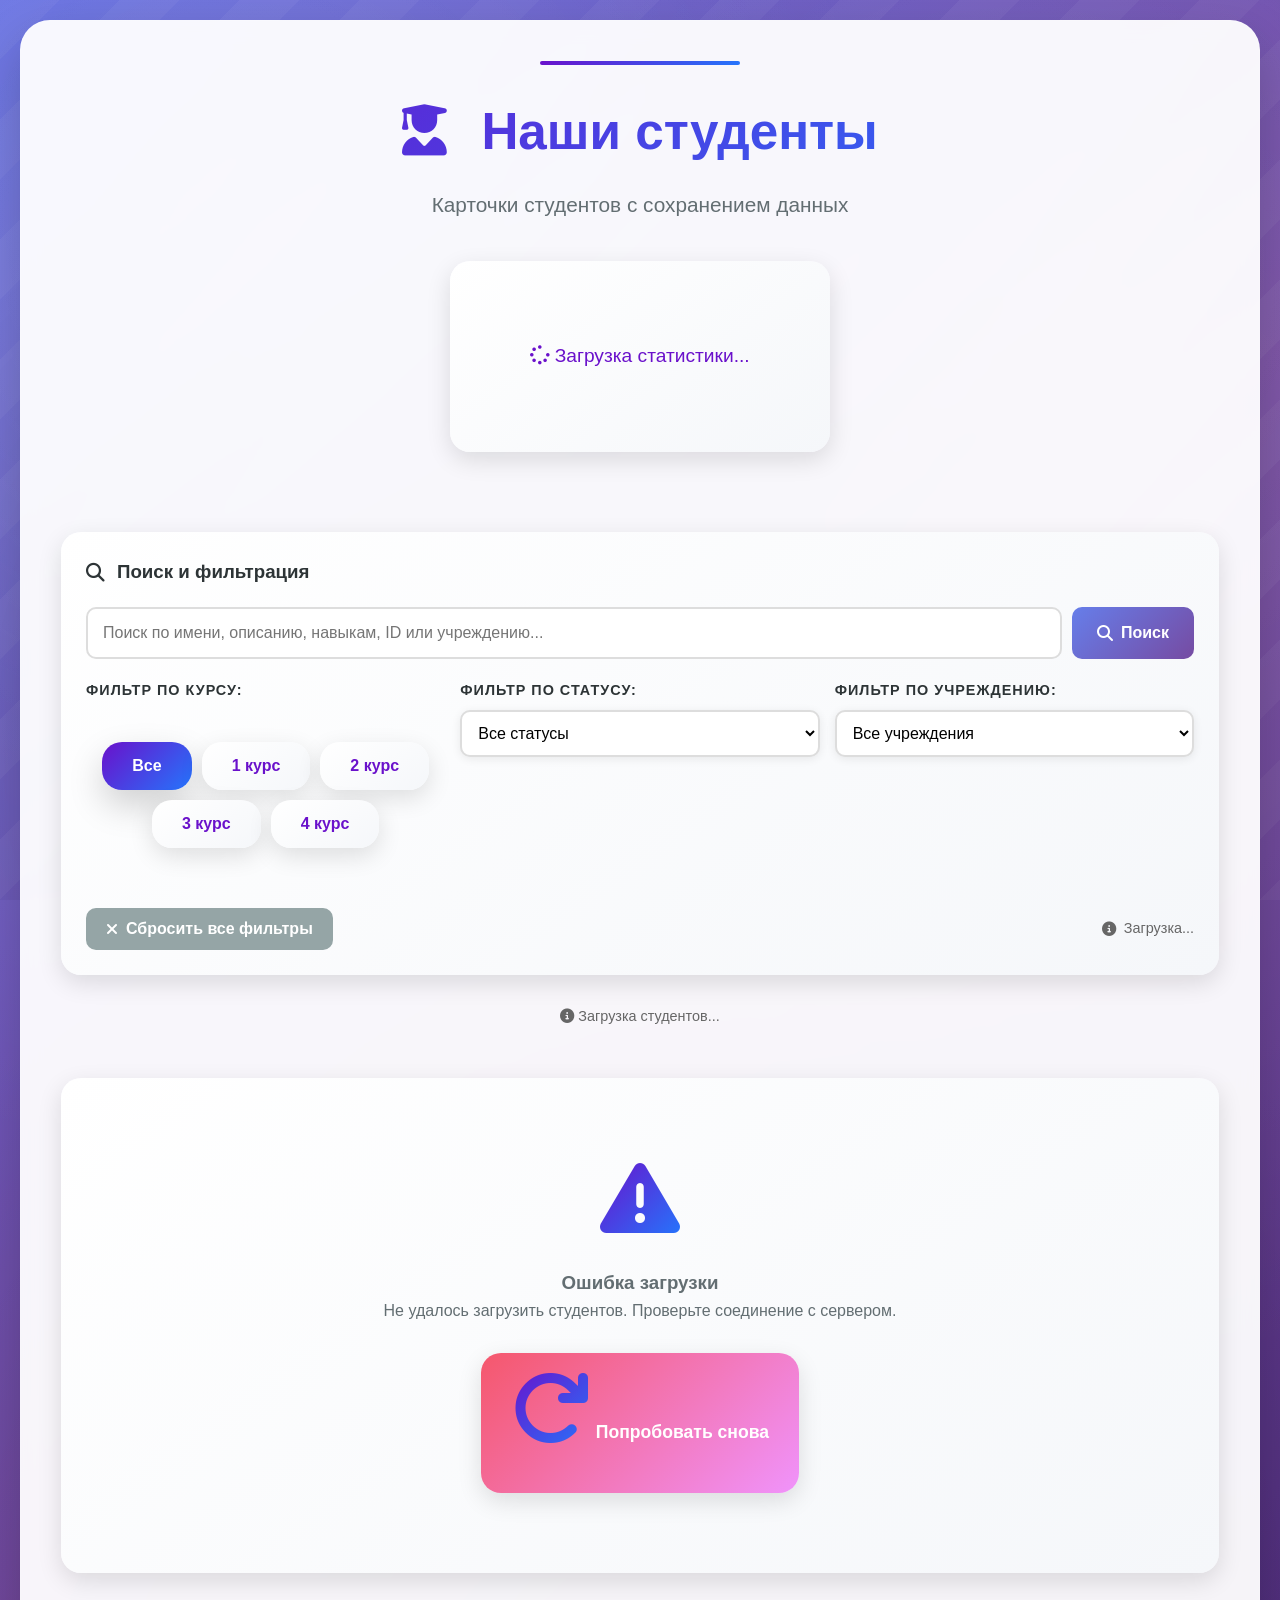
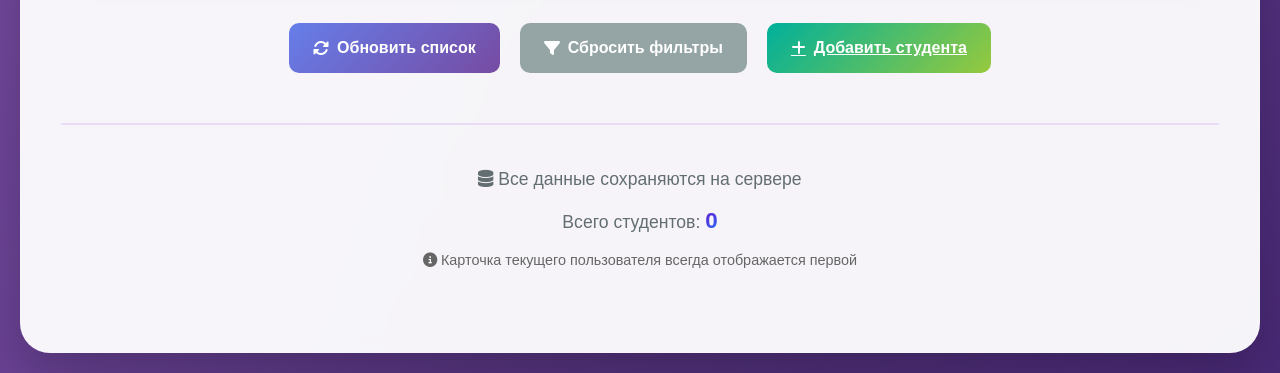
==== commit 83018bd9: "Add files via upload" ====
--- a/public/index.html
+++ b/public/index.html
@@ -28,14 +28,9 @@
             <p>Карточки студентов с сохранением данных</p>
 
             <div class="stats">
-                <div class="stat">
-                    <span class="number" id="total-count">0</span>
-                    <span class="label">студентов</span>
-                </div>
-                <div class="stat">
-                    <button id="reload-btn" class="refresh-btn">
-                        <i class="fas fa-sync-alt"></i> Обновить
-                    </button>
+                <!-- Статистика будет загружена динамически -->
+                <div class="loading">
+                    <i class="fas fa-spinner fa-spin"></i> Загрузка статистики...
                 </div>
             </div>
         </header>
@@ -66,13 +61,13 @@
             <div class="edit-panel">
                 <h3><i class="fas fa-edit"></i> Управление карточками</h3>
 
-                <!-- Поиск карточки для редактирования -->
+                <!-- Поиск карточки для редактирования по ID -->
                 <div class="form-group" style="margin-bottom: 25px;">
                     <label>Найти карточку для редактирования по ID:</label>
                     <div class="input-with-button">
                         <input type="number" id="edit-student-id" placeholder="Введите ID карточки" min="1" style="flex: 1;">
                         <button type="button" class="btn btn-primary" onclick="window.studentSystem.openEditById()">
-                            <i class="fas fa-search"></i> Найти
+                            <i class="fas fa-search"></i> Найти по ID
                         </button>
                     </div>
                     <small style="display: block; margin-top: 8px; color: #666;">
@@ -132,100 +127,68 @@
             </div>
         </div>
 
-       <!-- Форма добавления студента -->
-<div class="add-form">
-    <h3><i class="fas fa-plus-circle"></i> Добавить нового студента</h3>
-    <form id="student-form">
-        <div class="form-grid">
-            <!-- ЗАГРУЗКА ФОТО -->
-            <div class="form-group full-width">
-                <label>Фотография (необязательно)</label>
-                <div class="photo-upload-area" id="add-photo-upload-area">
-                    <i class="fas fa-cloud-upload-alt"></i>
-                    <p>Нажмите для загрузки фото</p>
-                    <p><small>Поддерживаемые форматы: JPG, PNG, GIF, WebP (до 5MB)</small></p>
-                    <input type="file" id="add-photo-input" accept="image/*" style="display: none;">
-                </div>
-                <div id="add-photo-preview-container" style="margin-top: 15px;"></div>
-                <input type="hidden" id="add-photo-url" value="/images/default.jpg">
-            </div>
-
-            <div class="form-group">
-                <label>Имя и фамилия *</label>
-                <input type="text" id="name" placeholder="Иван Иванов" required>
-            </div>
-
-            <div class="form-group">
-                <label>Курс *</label>
-                <select id="course" required>
-                    <option value="1">1 курс</option>
-                    <option value="2">2 курс</option>
-                    <option value="3">3 курс</option>
-                    <option value="4" selected>4 курс</option>
-                </select>
-            </div>
-
-            <div class="form-group">
-                <label>Статус</label>
-                <select id="status">
-                    <option value="studying" selected>Обучается</option>
-                    <option value="graduated">Выпустился</option>
-                    <option value="expelled">Отчислен</option>
-                    <option value="academic_leave">Академотпуск</option>
-                </select>
-            </div>
-
-            <div class="form-group full-width">
-                <label>Краткое описание *</label>
-                <input type="text" id="description" placeholder="Backend-разработчик, увлекается Python" required>
-            </div>
-
-            <div class="form-group full-width">
-                <label>Подробная информация</label>
-                <textarea id="full-info" rows="2" placeholder="Расскажите подробнее о студенте..."></textarea>
-            </div>
-
-            <div class="form-group full-width">
-                <label>Навыки (через запятую)</label>
-                <input type="text" id="skills" placeholder="Python, JavaScript, React, Docker">
-            </div>
-
-            <div class="form-group">
-                <label>GitHub (необязательно)</label>
-                <input type="url" id="github" placeholder="https://github.com/username">
-            </div>
-
-            <div class="form-group">
-                <label>Портфолио (необязательно)</label>
-                <input type="url" id="portfolio" placeholder="https://myportfolio.com">
-            </div>
-        </div>
-
-        <button type="submit" class="submit-btn">
-            <i class="fas fa-save"></i> Сохранить студента
-        </button>
-        <div id="form-hint" style="margin-top: 15px; padding: 10px; background: #f8f9fa; border-radius: 8px; display: none;">
-            <small style="color: #666;">
-                <i class="fas fa-info-circle"></i>
-                <span id="hint-text">Эта форма доступна всем пользователям</span>
-            </small>
-        </div>
-    </form>
-</div>
-
-        <!-- Фильтры -->
-        <div class="filters">
-            <button class="filter-btn active" data-filter="all">Все студенты</button>
-            <button class="filter-btn" data-filter="1">1 курс</button>
-            <button class="filter-btn" data-filter="2">2 курс</button>
-            <button class="filter-btn" data-filter="3">3 курс</button>
-            <button class="filter-btn" data-filter="4">4 курс</button>
+        <!-- Панель поиска и фильтров -->
+        <div class="search-panel" style="background: linear-gradient(145deg, #ffffff 0%, #f5f7fa 100%); border-radius: 20px; padding: 25px; margin-bottom: 30px; box-shadow: 0 8px 25px rgba(0, 0, 0, 0.12);">
+            <h3 style="margin-bottom: 20px; color: #2d3436; display: flex; align-items: center; gap: 12px;">
+                <i class="fas fa-search"></i> Поиск и фильтрация
+            </h3>
+
+            <div class="search-box" style="margin-bottom: 20px;">
+                <div class="input-with-button">
+                    <input type="text" id="search-input" placeholder="Поиск по имени, описанию, навыкам, ID или учреждению..." style="flex: 1; padding: 15px; border: 2px solid #ddd; border-radius: 10px; font-size: 1rem;">
+                    <button type="button" class="btn btn-primary" id="search-button">
+                        <i class="fas fa-search"></i> Поиск
+                    </button>
+                </div>
+            </div>
+
+            <div class="filter-grid" style="display: grid; grid-template-columns: repeat(auto-fit, minmax(250px, 1fr)); gap: 15px; margin-bottom: 20px;">
+                <div class="form-group">
+                    <label>Фильтр по курсу:</label>
+                    <div class="filters" style="display: flex; flex-wrap: wrap; gap: 10px;">
+                        <button class="filter-btn active" data-filter="all">Все</button>
+                        <button class="filter-btn" data-filter="1">1 курс</button>
+                        <button class="filter-btn" data-filter="2">2 курс</button>
+                        <button class="filter-btn" data-filter="3">3 курс</button>
+                        <button class="filter-btn" data-filter="4">4 курс</button>
+                    </div>
+                </div>
+
+                <div class="form-group">
+                    <label>Фильтр по статусу:</label>
+                    <select id="status-filter" style="width: 100%; padding: 12px; border: 2px solid #ddd; border-radius: 10px; font-size: 1rem;">
+                        <option value="all">Все статусы</option>
+                        <option value="studying">Обучается</option>
+                        <option value="graduated">Выпустился</option>
+                        <option value="expelled">Отчислен</option>
+                        <option value="academic_leave">Академотпуск</option>
+                    </select>
+                </div>
+
+                <div class="form-group">
+                    <label>Фильтр по учреждению:</label>
+                    <select id="institution-filter" style="width: 100%; padding: 12px; border: 2px solid #ddd; border-radius: 10px; font-size: 1rem;">
+                        <option value="all">Все учреждения</option>
+                        <!-- Учреждения будут загружены динамически -->
+                    </select>
+                </div>
+            </div>
+
+            <div style="display: flex; justify-content: space-between; align-items: center;">
+                <button class="btn btn-secondary" id="clear-filters-btn">
+                    <i class="fas fa-times"></i> Сбросить все фильтры
+                </button>
+                <div id="search-count" style="color: #666; font-size: 0.9rem;">
+                    <i class="fas fa-info-circle"></i>
+                    <span id="search-count-text">Загрузка...</span>
+                </div>
+            </div>
         </div>
 
         <!-- Информация о фильтрации -->
         <div id="filter-info" style="text-align: center; margin: 15px 0; color: #666; font-size: 0.9rem;">
             <i class="fas fa-info-circle"></i>
-            <span id="filter-text">Показаны все студенты</span>
+            <span id="filter-text">Загрузка студентов...</span>
         </div>
 
         <!-- Карточки студентов -->
@@ -237,21 +200,21 @@
         </div>
 
         <!-- Быстрые действия -->
-        <div style="display: flex; justify-content: center; gap: 20px; margin: 30px 0; flex-wrap: wrap;">
-            <button class="btn btn-primary" onclick="window.studentSystem.loadStudents()">
-                <i class="fas fa-sync-alt"></i> Обновить список
-            </button>
-            <button class="btn btn-secondary" onclick="window.studentSystem.clearFilter()">
-                <i class="fas fa-filter"></i> Сбросить фильтры
-            </button>
-            <button class="btn btn-success" onclick="document.getElementById('student-form').scrollIntoView({behavior: 'smooth'})">
-                <i class="fas fa-plus"></i> Добавить студента
-            </button>
-        </div>
+<div style="display: flex; justify-content: center; gap: 20px; margin: 30px 0; flex-wrap: wrap;">
+    <button class="btn btn-primary" onclick="window.studentSystem.loadStudents()">
+        <i class="fas fa-sync-alt"></i> Обновить список
+    </button>
+    <button class="btn btn-secondary" onclick="window.studentSystem.clearFilters()">
+        <i class="fas fa-filter"></i> Сбросить фильтры
+    </button>
+    <a href="/add-student" class="btn btn-success">
+        <i class="fas fa-plus"></i> Добавить студента
+    </a>
+</div>
 
         <!-- Футер -->
         <footer>
-            <p><i class="fas fa-database"></i> </p>
+            <p><i class="fas fa-database"></i> Все данные сохраняются на сервере</p>
             <p>Всего студентов: <span id="footer-count">0</span></p>
             <p style="margin-top: 10px; font-size: 0.9rem; color: #666;">
                 <i class="fas fa-info-circle"></i>
@@ -260,6 +223,12 @@
         </footer>
     </div>
 
+    <!-- Форма добавления студента -->
+    <div class="add-form" style="display: none;">
+        <!-- Код формы остается без изменений -->
+    </div>
+
+
     <!-- Модальное окно для создания/редактирования карточки пользователя -->
     <div id="my-card-modal" class="modal-overlay" style="display: none;">
         <div class="modal-content" style="max-width: 500px;">
@@ -272,6 +241,10 @@
                     <div class="form-group">
                         <label>Имя и фамилия *</label>
                         <input type="text" id="my-card-name-input" required>
+                    </div>
+                    <div class="form-group">
+                        <label>Образовательное учреждение *</label>
+                        <input type="text" id="my-card-institution-input" required placeholder="Колледж информационных технологий №1">
                     </div>
                     <div class="form-group">
                         <label>Курс *</label>
@@ -360,11 +333,13 @@
                 <form id="modal-register-form">
                     <div class="form-group">
                         <label>Логин *</label>
-                        <input type="text" id="reg-username" required>
+                        <input type="text" id="reg-username" required minlength="3">
+                        <small style="display: block; margin-top: 5px; color: #666;">Минимум 3 символа</small>
                     </div>
                     <div class="form-group">
                         <label>Пароль *</label>
-                        <input type="password" id="reg-password" required>
+                        <input type="password" id="reg-password" required minlength="6">
+                        <small style="display: block; margin-top: 5px; color: #666;">Минимум 6 символов</small>
                     </div>
                     <div class="form-group">
                         <label>Email (необязательно)</label>
@@ -452,6 +427,33 @@
             }
         }
 
+        /* Стили для образовательного учреждения */
+        .card-institution {
+            color: #666;
+            font-size: 0.9rem;
+            margin: 8px 0 15px 0;
+            display: flex;
+            align-items: center;
+            gap: 8px;
+        }
+
+        .card-institution i {
+            color: #667eea;
+        }
+
+        /* В модальном окне просмотра */
+        .institution-info {
+            margin-top: 10px;
+            color: #666;
+            display: flex;
+            align-items: center;
+            gap: 8px;
+        }
+
+        .institution-info i {
+            color: #667eea;
+        }
+
         /* Адаптивность для быстрых действий */
         @media (max-width: 768px) {
             .btn {
--- a/public/style.css
+++ b/public/style.css
@@ -375,6 +375,20 @@
     white-space: nowrap;
 }
 
+/* Стиль для образовательного учреждения в карточке */
+.card-institution {
+    color: #666;
+    font-size: 0.9rem;
+    margin: 8px 0 15px 0;
+    display: flex;
+    align-items: center;
+    gap: 8px;
+}
+
+.card-institution i {
+    color: #667eea;
+}
+
 .card-status {
     margin: 8px 0 15px 0;
 }
@@ -1130,6 +1144,19 @@
     border-radius: 10px;
     font-size: 0.9rem;
     border: 1px solid #e0e0e0;
+}
+
+/* Стиль для образовательного учреждения в модальном окне */
+.institution-info {
+    margin-top: 10px;
+    color: #666;
+    display: flex;
+    align-items: center;
+    gap: 8px;
+}
+
+.institution-info i {
+    color: #667eea;
 }
 
 .info-section {
@@ -1630,4 +1657,108 @@
 .container {
     position: relative;
     z-index: 1;
+}
+
+/* ========== ПОИСК И ФИЛЬТРАЦИЯ ========== */
+
+.search-panel {
+    background: linear-gradient(145deg, #ffffff 0%, #f5f7fa 100%);
+    border-radius: 20px;
+    padding: 25px;
+    margin-bottom: 30px;
+    box-shadow: 0 8px 25px rgba(0, 0, 0, 0.12);
+    animation: fadeIn 0.5s ease;
+}
+
+.search-panel h3 {
+    margin-bottom: 20px;
+    color: #2d3436;
+    display: flex;
+    align-items: center;
+    gap: 12px;
+}
+
+.search-box {
+    margin-bottom: 20px;
+}
+
+.input-with-button {
+    display: flex;
+    gap: 10px;
+}
+
+.input-with-button input {
+    flex: 1;
+    padding: 15px;
+    border: 2px solid #ddd;
+    border-radius: 10px;
+    font-size: 1rem;
+    transition: all 0.3s;
+}
+
+.input-with-button input:focus {
+    border-color: #6a11cb;
+    outline: none;
+    box-shadow: 0 0 0 3px rgba(106, 17, 203, 0.1);
+}
+
+.filter-grid {
+    display: grid;
+    grid-template-columns: repeat(auto-fit, minmax(250px, 1fr));
+    gap: 15px;
+    margin-bottom: 20px;
+}
+
+.filter-grid .form-group {
+    margin-bottom: 0;
+}
+
+.filter-grid label {
+    display: block;
+    margin-bottom: 8px;
+    color: #2d3436;
+    font-weight: 600;
+    font-size: 0.9rem;
+}
+
+.filter-grid select {
+    width: 100%;
+    padding: 12px;
+    border: 2px solid #ddd;
+    border-radius: 10px;
+    font-size: 1rem;
+    transition: all 0.3s;
+}
+
+.filter-grid select:focus {
+    border-color: #6a11cb;
+    outline: none;
+    box-shadow: 0 0 0 3px rgba(106, 17, 203, 0.1);
+}
+
+#search-count {
+    color: #666;
+    font-size: 0.9rem;
+    display: flex;
+    align-items: center;
+    gap: 8px;
+}
+
+#clear-filters-btn {
+    background: #95a5a6;
+    color: white;
+    border: none;
+    padding: 12px 20px;
+    border-radius: 10px;
+    cursor: pointer;
+    font-weight: bold;
+    transition: all 0.3s;
+    display: flex;
+    align-items: center;
+    gap: 8px;
+}
+
+#clear-filters-btn:hover {
+    background: #7f8c8d;
+    transform: translateY(-2px);
 }
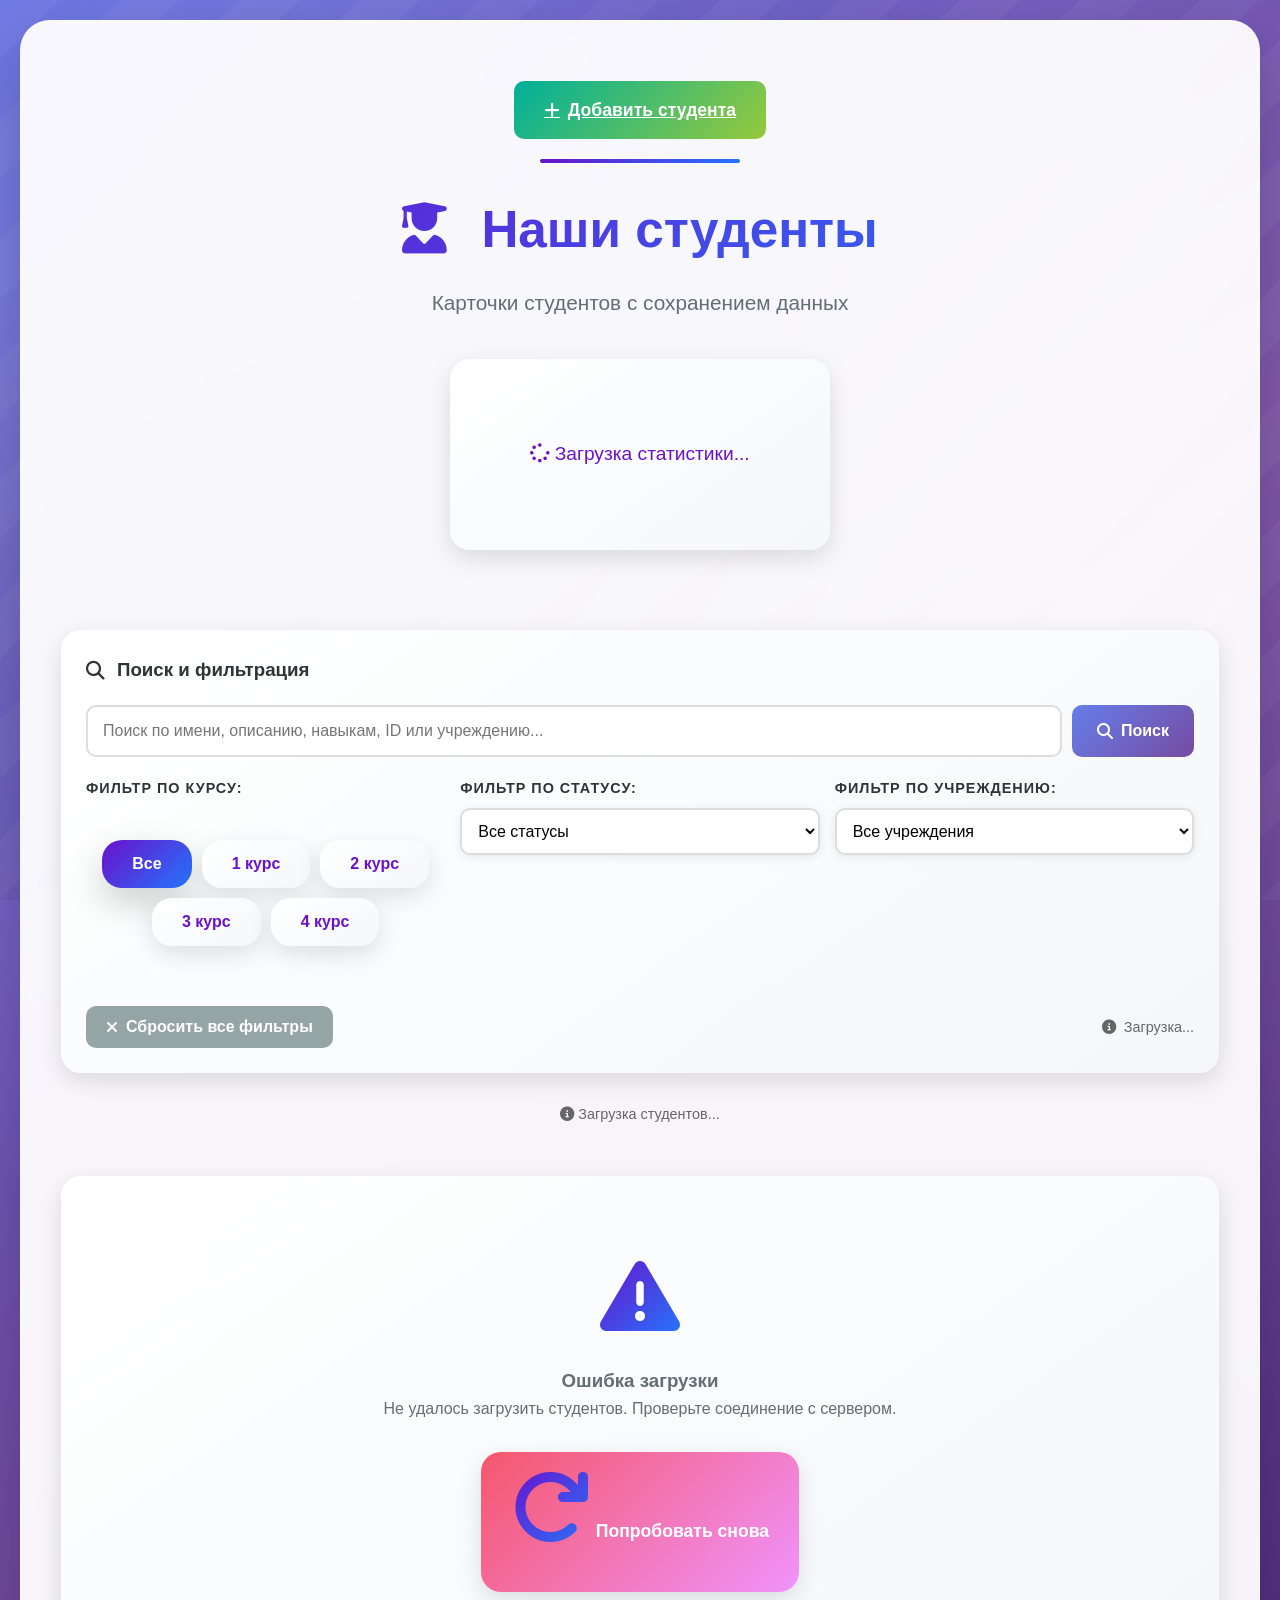
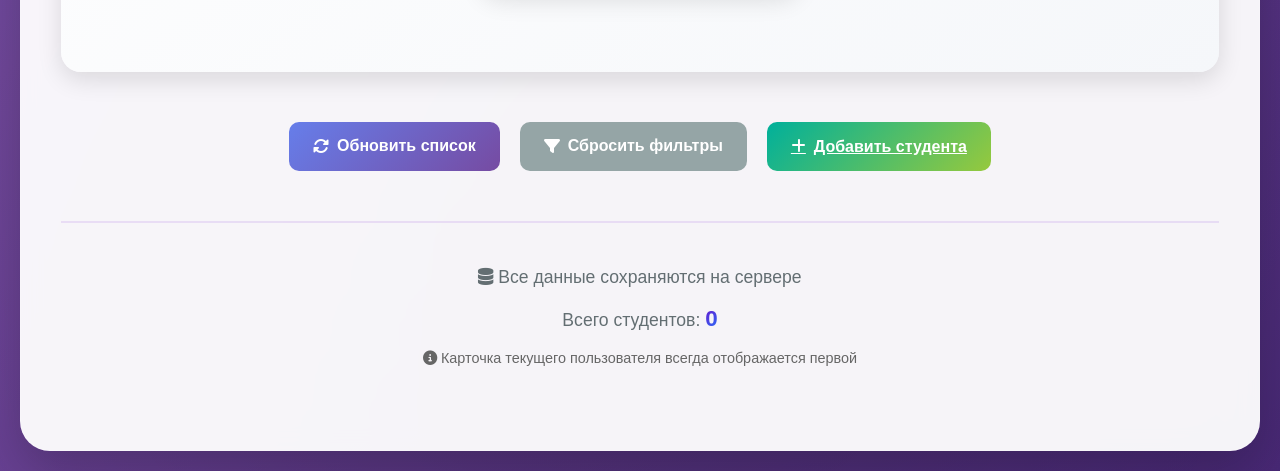
==== commit 3c47bd29: "Add files via upload" ====
--- a/public/index.html
+++ b/public/index.html
@@ -20,6 +20,14 @@
 <body>
     <div class="container">
         <!-- Шапка -->
+
+        <!-- В начале страницы (после шапки)  -->
+<div style="text-align: center; margin: 20px 0;">
+    <a href="/add-student" class="btn btn-success" style="padding: 15px 30px; font-size: 1.1rem;">
+        <i class="fas fa-plus"></i> Добавить студента
+    </a>
+</div>
+
         <header>
             <!-- Секция пользователя -->
             <div id="user-section" class="user-section"></div>
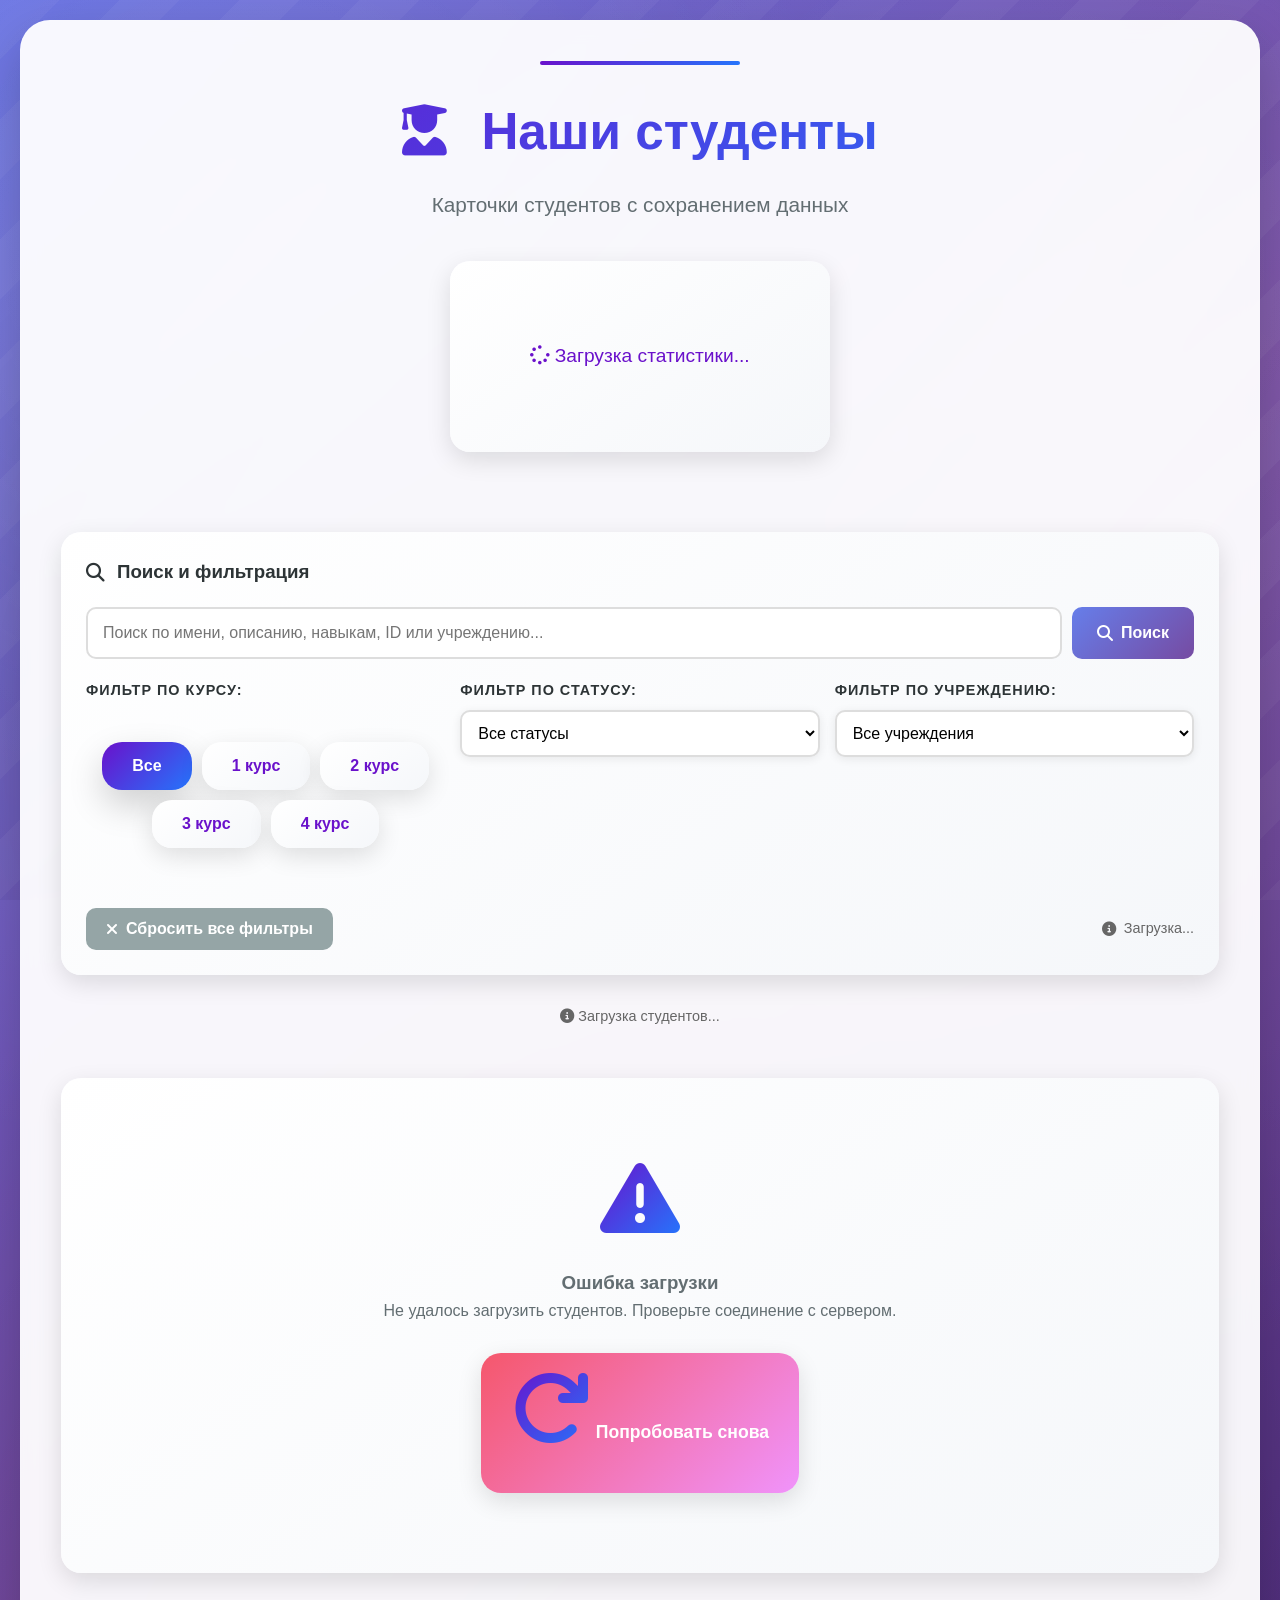
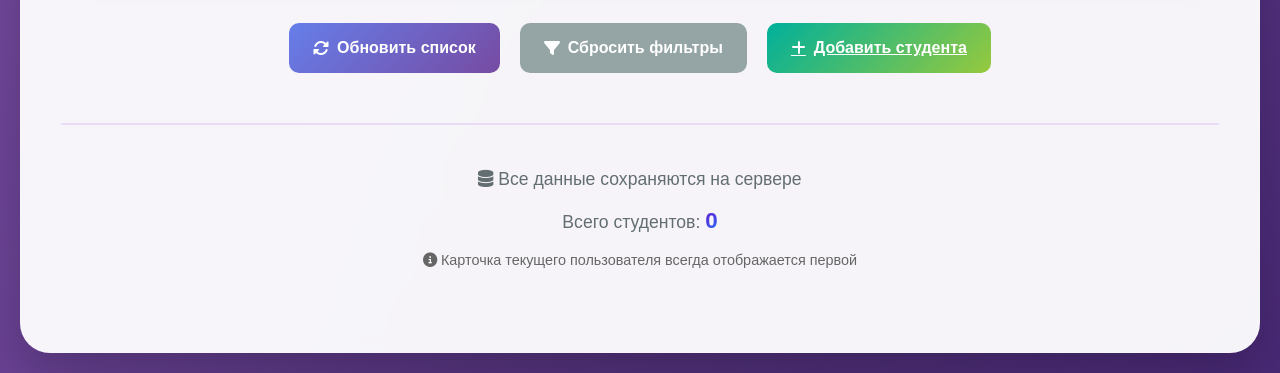
==== commit d8184789: "Add files via upload" ====
--- a/public/index.html
+++ b/public/index.html
@@ -20,14 +20,6 @@
 <body>
     <div class="container">
         <!-- Шапка -->
-
-        <!-- В начале страницы (после шапки)  -->
-<div style="text-align: center; margin: 20px 0;">
-    <a href="/add-student" class="btn btn-success" style="padding: 15px 30px; font-size: 1.1rem;">
-        <i class="fas fa-plus"></i> Добавить студента
-    </a>
-</div>
-
         <header>
             <!-- Секция пользователя -->
             <div id="user-section" class="user-section"></div>
@@ -300,14 +292,6 @@
                 <h3><i class="fas fa-sign-in-alt"></i> Вход в систему</h3>
                 <button class="modal-close" onclick="window.studentSystem.closeLoginModal()">&times;</button>
             </div>
-            <div class="modal-body">
-                <div style="margin-bottom: 20px;">
-                    <small style="color: #666; display: block; margin-bottom: 10px;">Тестовые пользователи:</small>
-                    <div style="background: #f8f9fa; padding: 10px; border-radius: 8px; font-size: 0.9rem;">
-                        <div><strong>Админ:</strong> admin / admin123</div>
-                        <div><strong>Студент:</strong> student1 / student123</div>
-                    </div>
-                </div>
                 <form id="modal-login-form">
                     <div class="form-group">
                         <label>Логин</label>
--- a/public/style.css
+++ b/public/style.css
@@ -1761,4 +1761,24 @@
 #clear-filters-btn:hover {
     background: #7f8c8d;
     transform: translateY(-2px);
+}
+
+/* Добавьте в style.css */
+.btn-danger {
+    background: linear-gradient(135deg, #f5576c 0%, #f093fb 100%);
+    color: white;
+    border: none;
+    padding: 10px 20px;
+    border-radius: 10px;
+    cursor: pointer;
+    font-weight: bold;
+    transition: all 0.3s;
+    display: inline-flex;
+    align-items: center;
+    gap: 8px;
+}
+
+.btn-danger:hover {
+    background: linear-gradient(135deg, #e74c3c 0%, #c0392b 100%);
+    transform: translateY(-2px);
 }
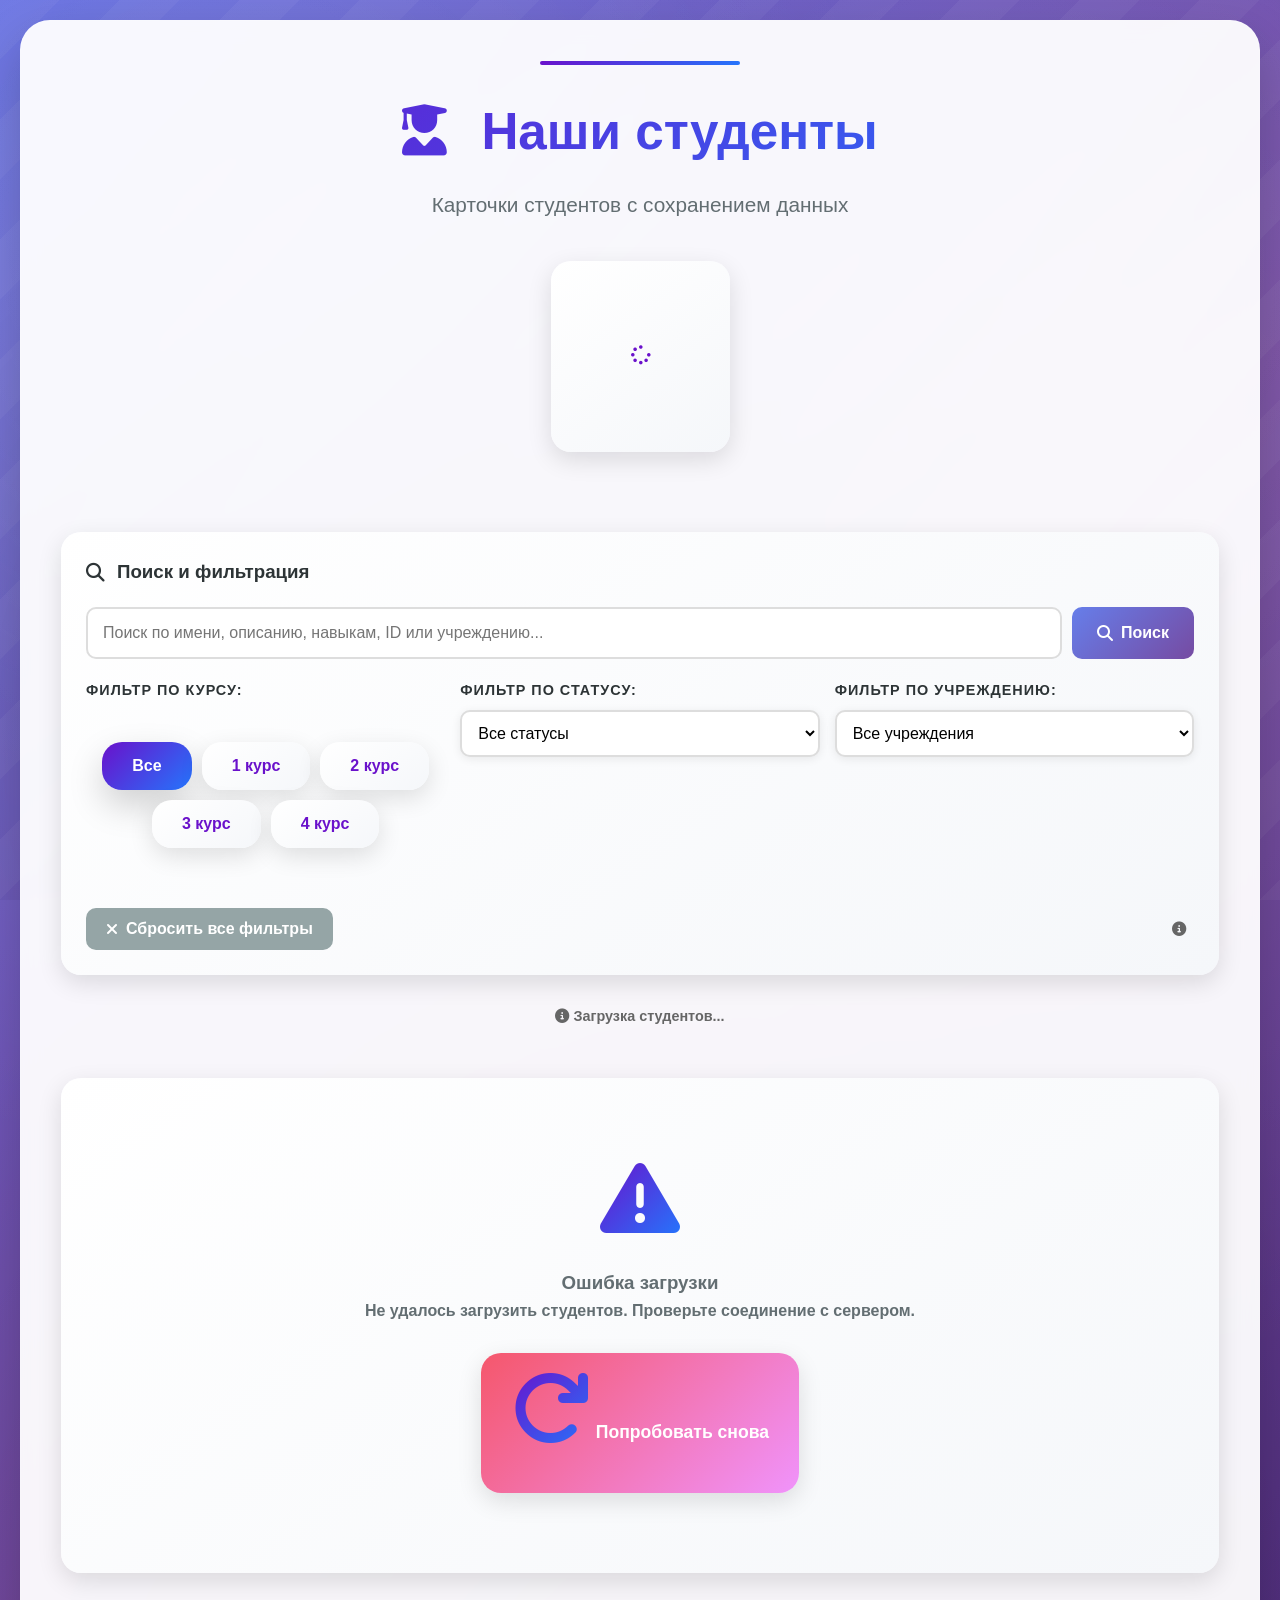
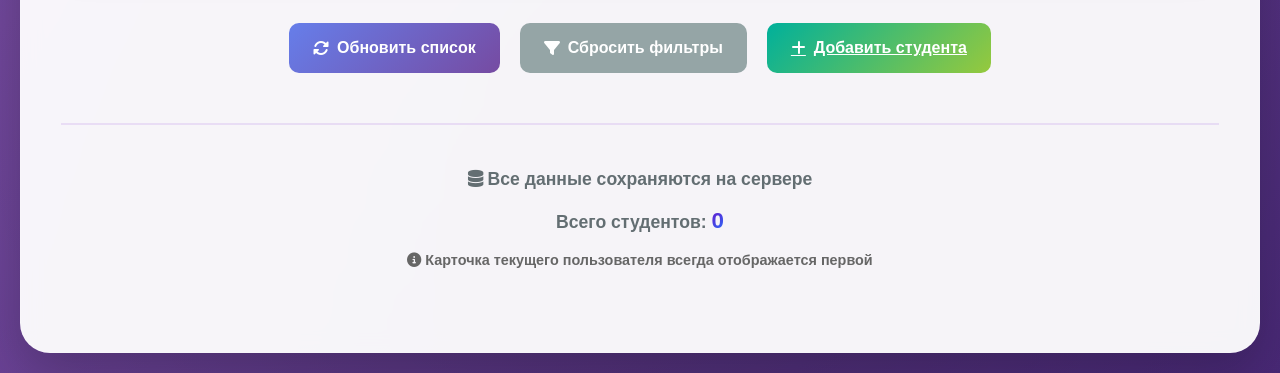
==== commit 4610d20a: "Update index.html" ====
--- a/public/index.html
+++ b/public/index.html
@@ -30,7 +30,7 @@
             <div class="stats">
                 <!-- Статистика будет загружена динамически -->
                 <div class="loading">
-                    <i class="fas fa-spinner fa-spin"></i> Загрузка статистики...
+                    <i class="fas fa-spinner fa-spin"></i> 
                 </div>
             </div>
         </header>
@@ -86,7 +86,7 @@
                             <i class="fas fa-user"></i>
                         </div>
                         <div style="flex: 1;">
-                            <strong id="my-card-name">Загрузка...</strong>
+                            <strong id="my-card-name">
                             <div style="display: flex; gap: 10px; margin-top: 5px;">
                                 <span class="badge" id="my-card-course" style="background: #0066cc; color: white; padding: 3px 10px; border-radius: 12px; font-size: 0.8rem;">
                                     курс
@@ -105,13 +105,13 @@
                 <!-- Создание новой карточки (если у пользователя еще нет) -->
                 <div id="create-card-section" style="display: none; margin-top: 25px; padding-top: 20px; border-top: 1px solid #eee;">
                     <h4 style="margin: 0 0 15px 0; color: #28a745; display: flex; align-items: center; gap: 10px;">
-                        <i class="fas fa-plus-circle"></i> Создать свою карточку
+                        <i class="fas fa-plus-circle"></i> 
                     </h4>
                     <p style="color: #666; margin-bottom: 15px; font-size: 0.95rem;">
                         У вас еще нет карточки студента. Создайте свою первую карточку!
                     </p>
                     <button class="btn btn-success" onclick="window.studentSystem.showCreateCardForm()" style="width: 100%; padding: 12px;">
-                        <i class="fas fa-user-plus"></i> Создать мою карточку
+                        <i class="fas fa-user-plus"></i> 
                     </button>
                 </div>
 
@@ -180,7 +180,7 @@
                 </button>
                 <div id="search-count" style="color: #666; font-size: 0.9rem;">
                     <i class="fas fa-info-circle"></i>
-                    <span id="search-count-text">Загрузка...</span>
+                    <span id="search-count-text">
                 </div>
             </div>
         </div>
@@ -462,4 +462,5 @@
 
     <script src="script.js"></script>
 </body>
-</html>+
+</html>
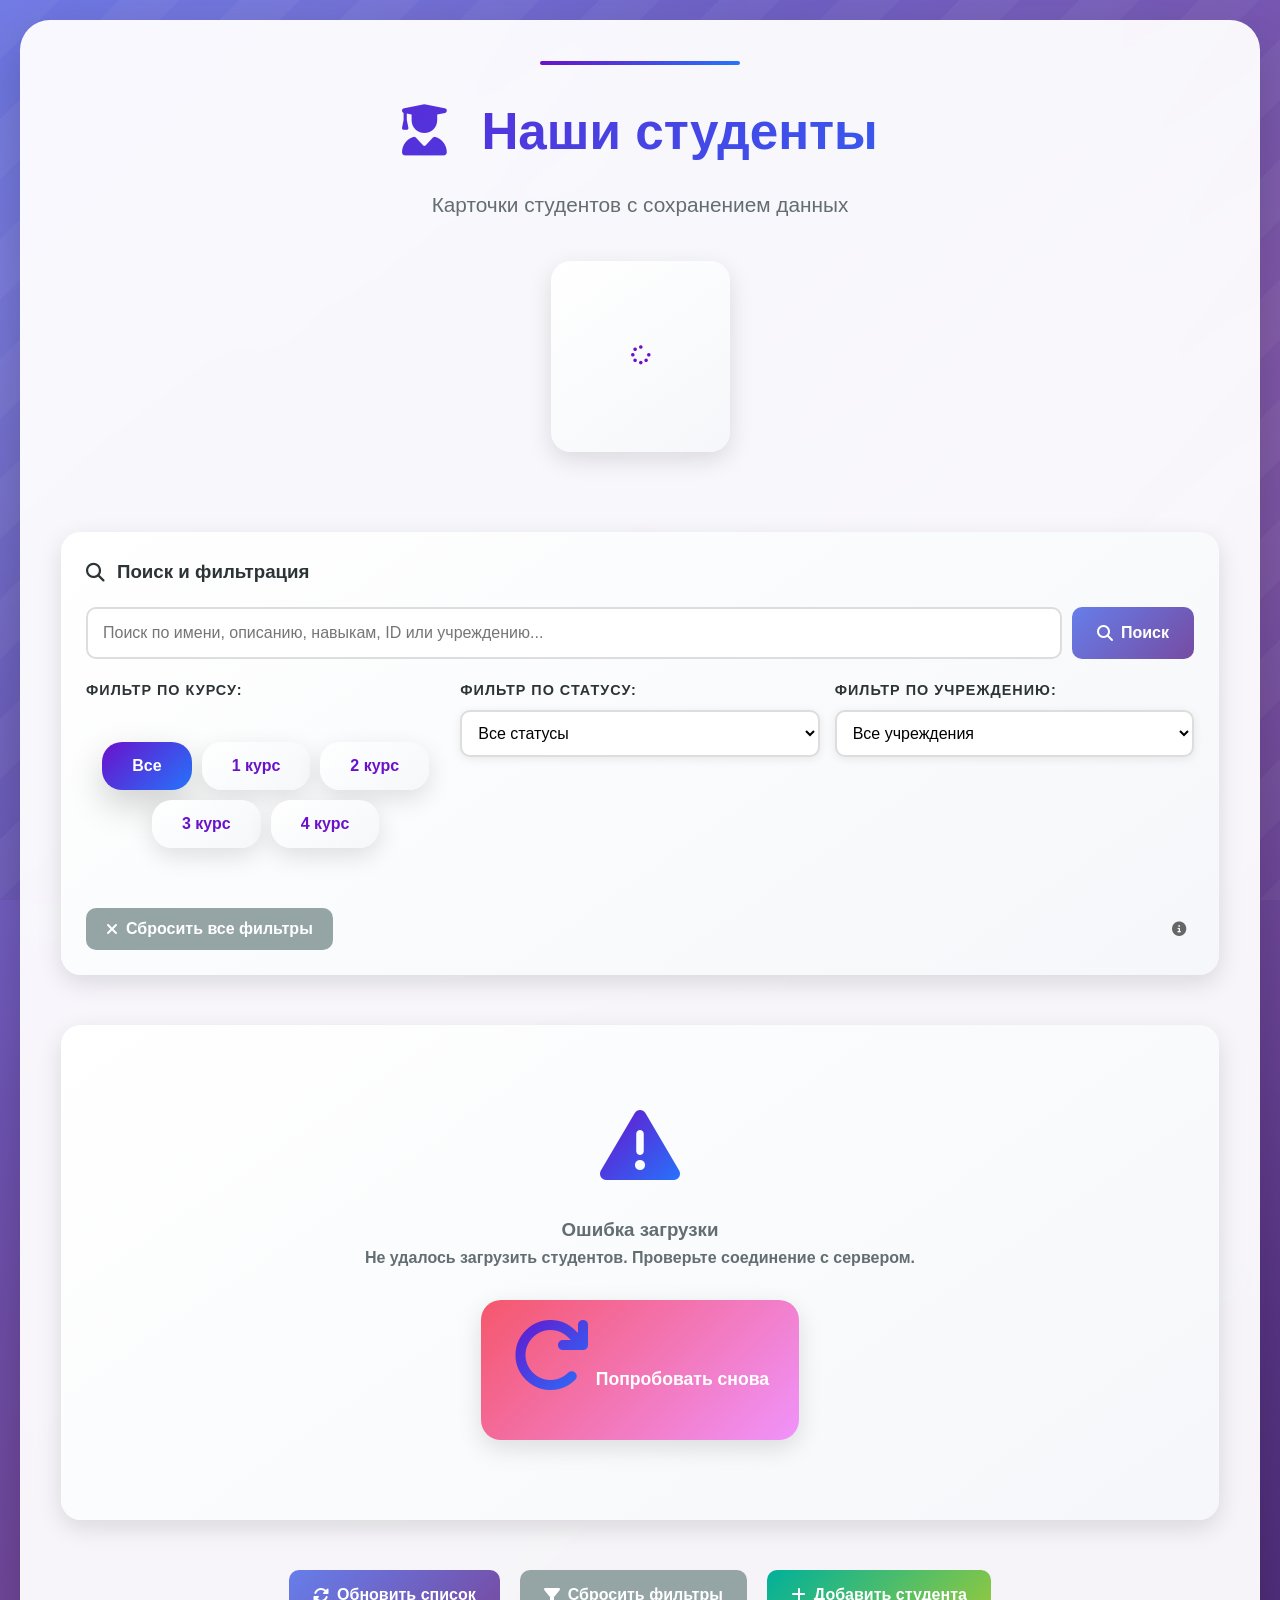
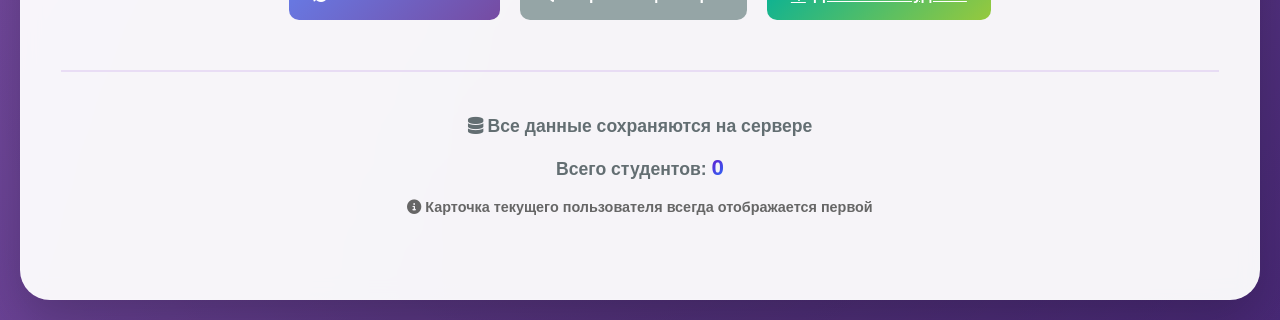
==== commit 198b28e2: "Add files via upload" ====
--- a/public/index.html
+++ b/public/index.html
@@ -185,17 +185,11 @@
             </div>
         </div>
 
-        <!-- Информация о фильтрации -->
-        <div id="filter-info" style="text-align: center; margin: 15px 0; color: #666; font-size: 0.9rem;">
-            <i class="fas fa-info-circle"></i>
-            <span id="filter-text">Загрузка студентов...</span>
-        </div>
-
         <!-- Карточки студентов -->
         <div class="cards-container" id="cards-container">
             <!-- Сюда загрузятся карточки -->
             <div class="loading">
-                <i class="fas fa-spinner fa-spin"></i> Загрузка студентов...
+                <i class="fas fa-spinner fa-spin"></i>
             </div>
         </div>
 
